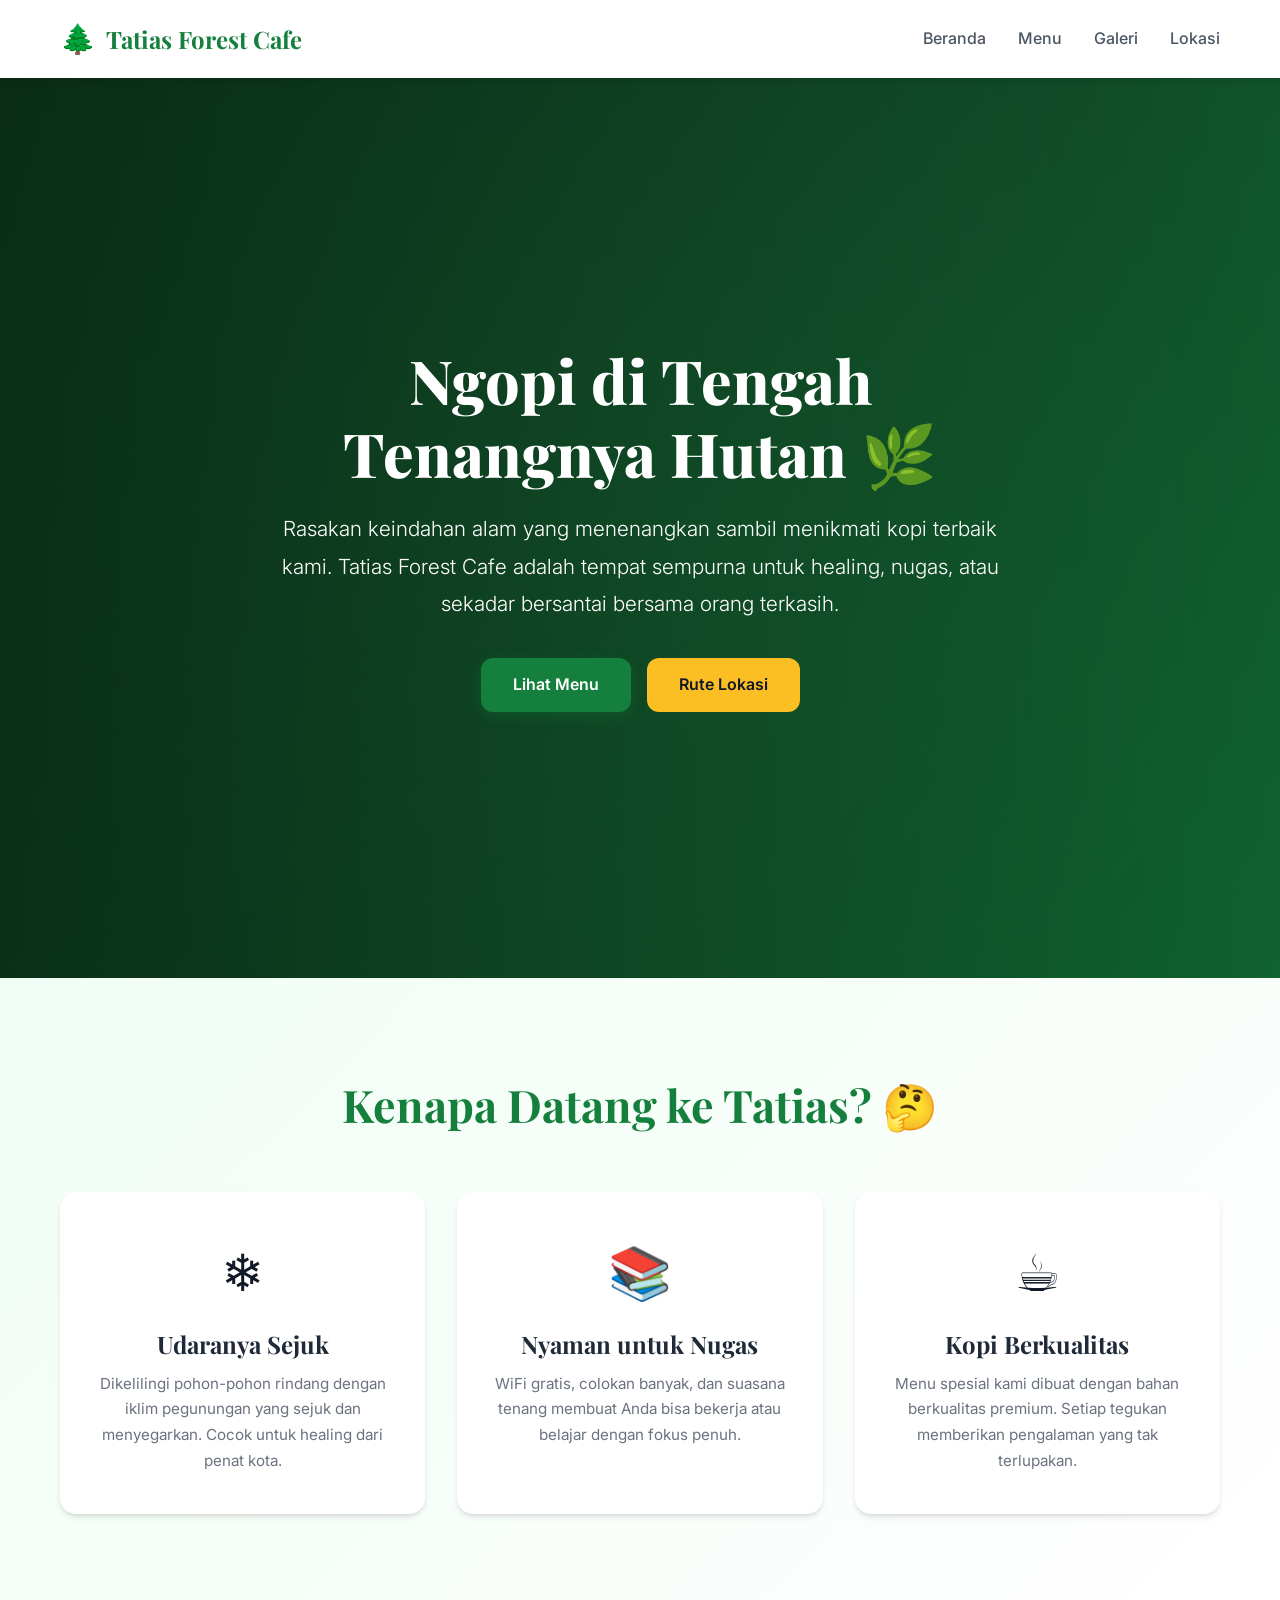
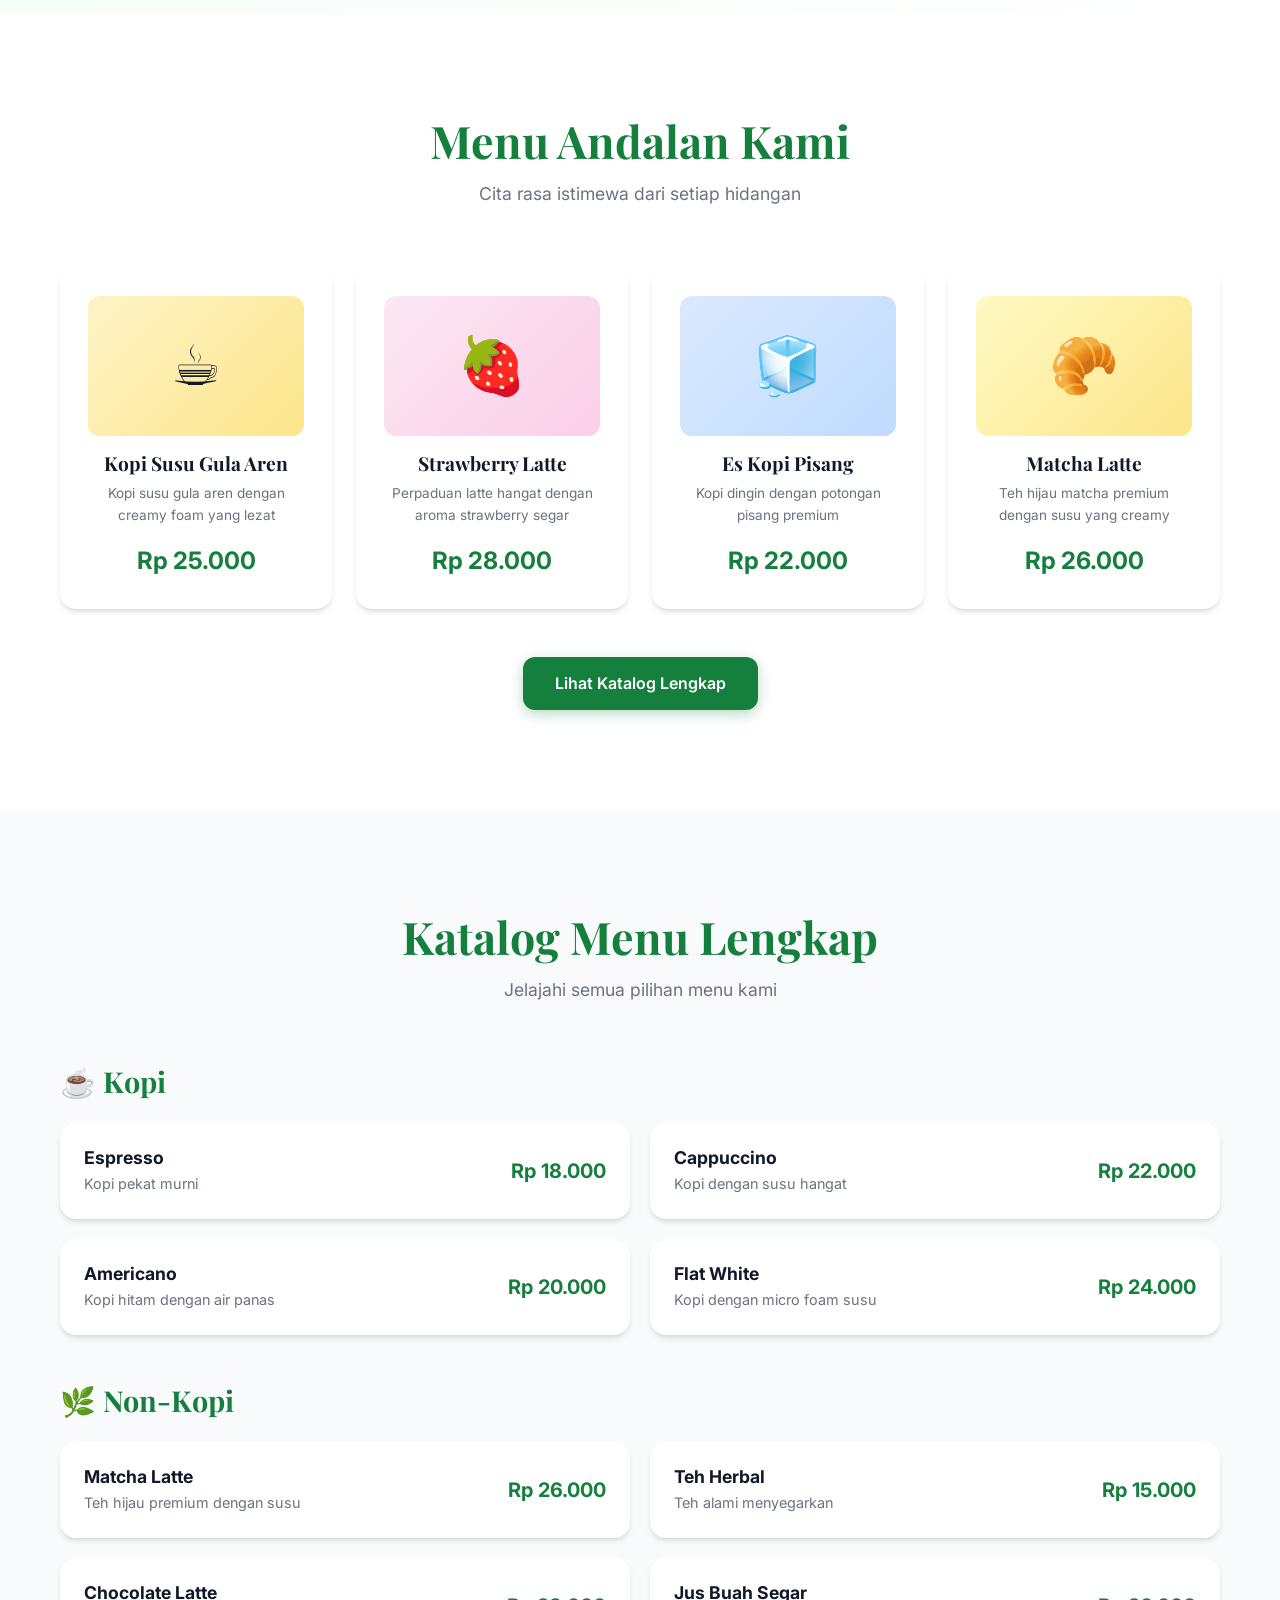
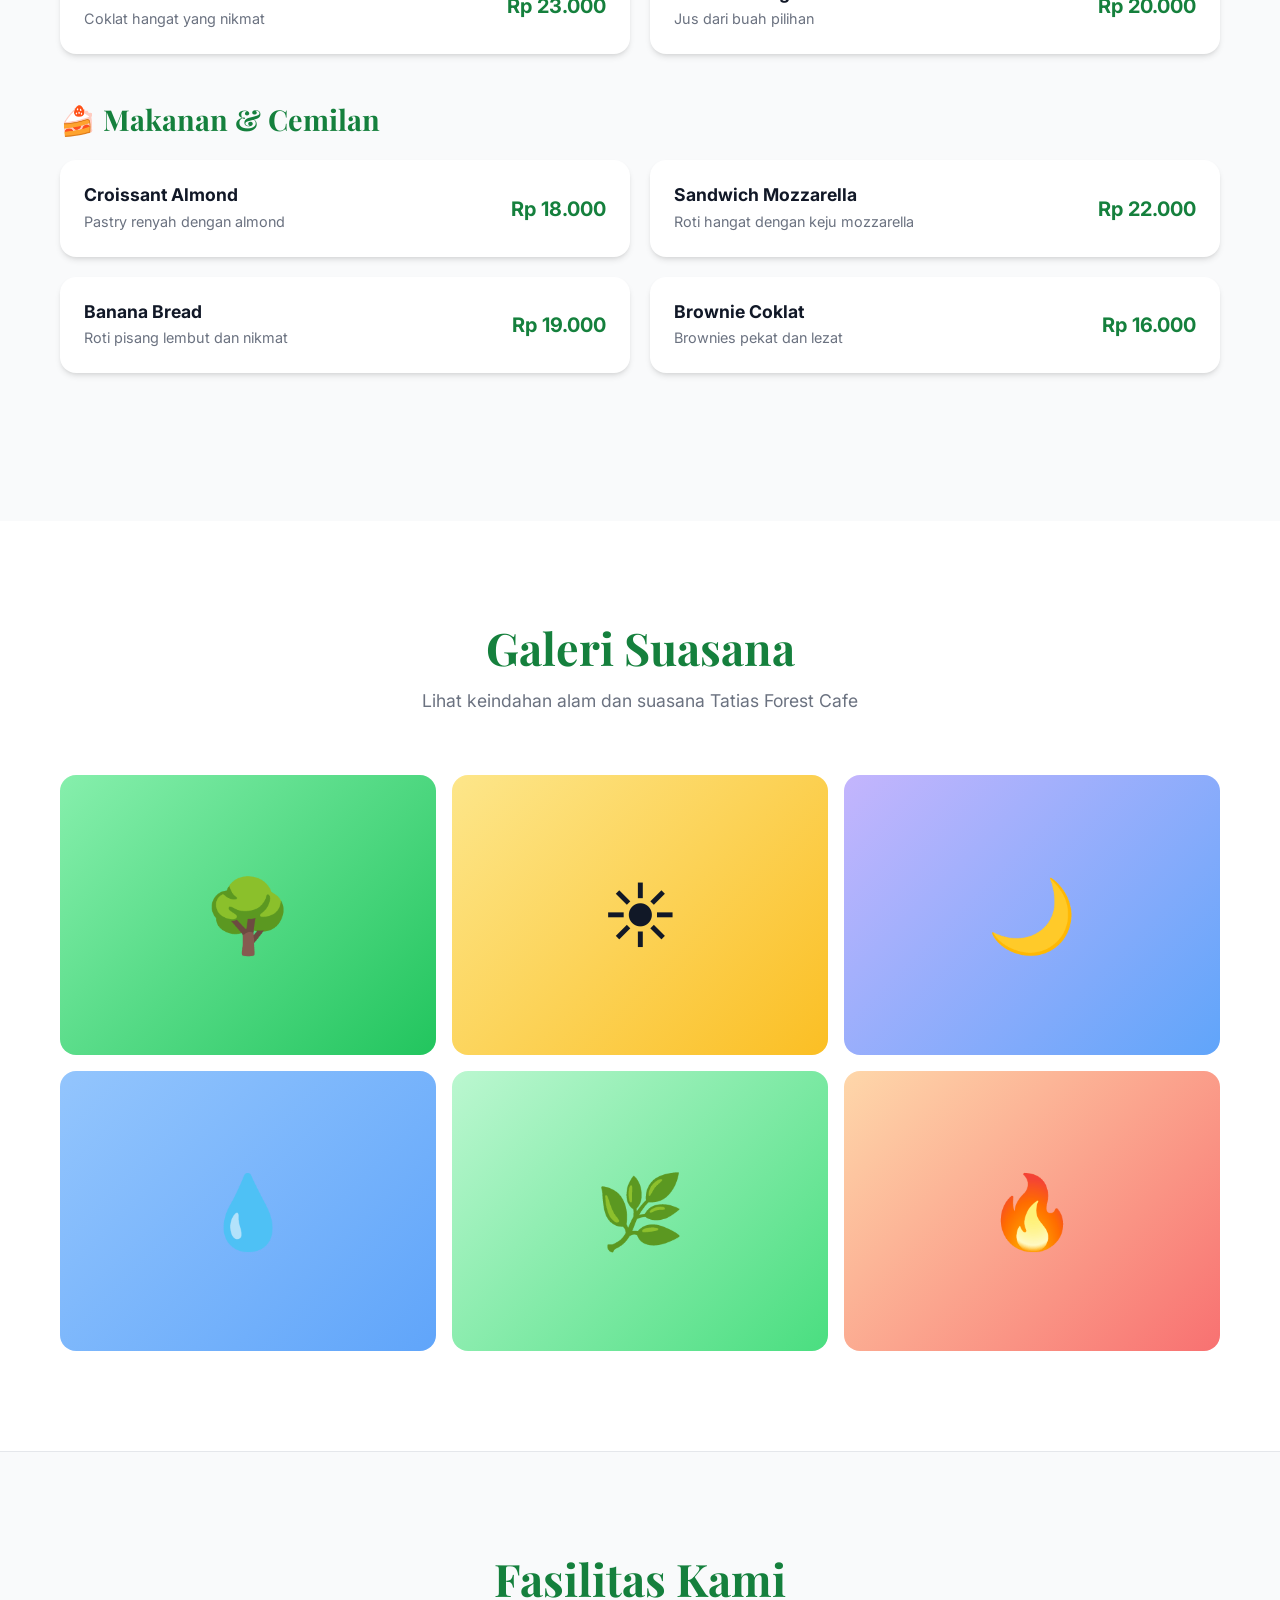
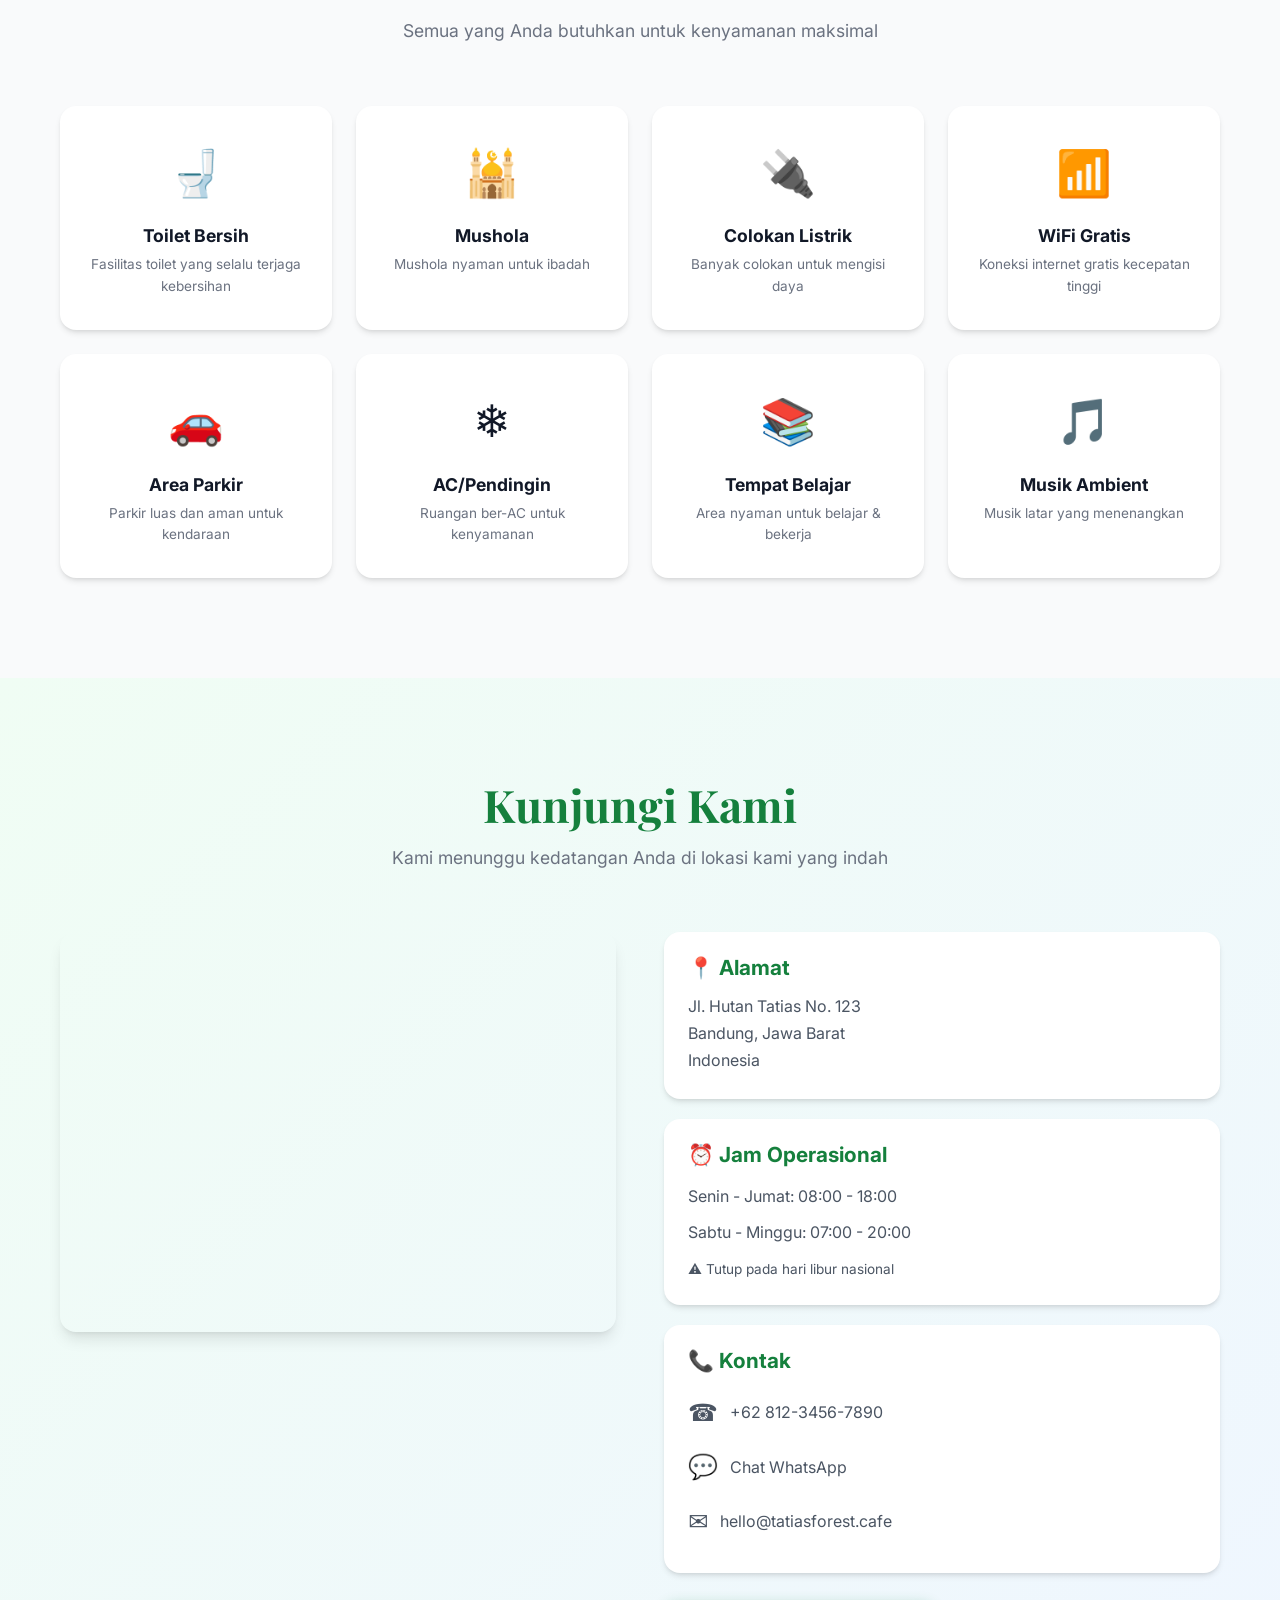
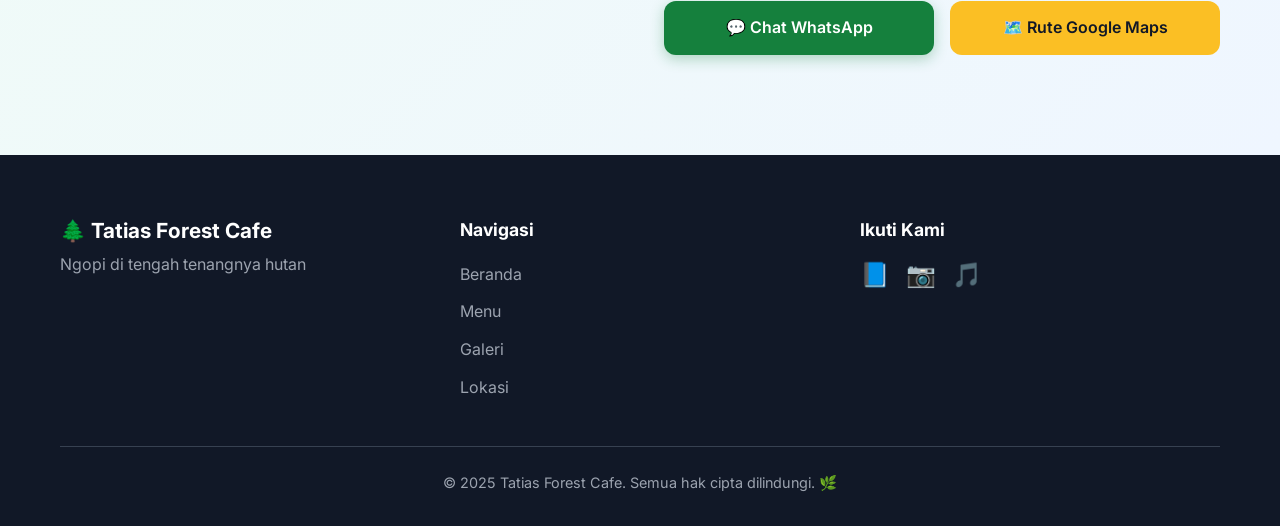
==== index.html @ 35fe5cdb "menambahkan file html css dan js untuk cafe" ====
<!DOCTYPE html>
<html lang="id">
<head>
    <meta charset="UTF-8">
    <meta name="viewport" content="width=device-width, initial-scale=1.0">
    <title>Tatias Forest Cafe - Ngopi di Tengah Tenangnya Hutan</title>
    <meta name="description" content="Tatias Forest Cafe: Rasakan keindahan alam yang menenangkan sambil menikmati kopi terbaik. Tempat sempurna untuk healing, nugas, atau bersantai.">
    <link rel="stylesheet" href="css/style.css">
</head>
<body>

    <!-- Navigation -->
    <nav class="navbar">
        <div class="container">
            <a href="#beranda" class="nav-brand">
                <span class="logo-icon">🌲</span>
                <h1>Tatias Forest Cafe</h1>
            </a>

            <ul class="nav-links">
                <li><a href="#beranda">Beranda</a></li>
                <li><a href="#menu">Menu</a></li>
                <li><a href="#galeri">Galeri</a></li>
                <li><a href="#lokasi">Lokasi</a></li>
            </ul>

            <button class="mobile-toggle" id="mobile-toggle">☰</button>
        </div>
        <div class="container">
            <div class="mobile-menu" id="mobile-menu">
                <a href="#beranda">Beranda</a>
                <a href="#menu">Menu</a>
                <a href="#galeri">Galeri</a>
                <a href="#lokasi">Lokasi</a>
            </div>
        </div>
    </nav>

    <!-- Hero Section -->
    <section class="hero" id="beranda">
        <div class="hero-bg"></div>
        <div class="hero-content">
            <h1 class="animate-float">Ngopi di Tengah Tenangnya Hutan 🌿</h1>
            <p class="hero-subtitle">
                Rasakan keindahan alam yang menenangkan sambil menikmati kopi terbaik kami. Tatias Forest Cafe adalah tempat sempurna untuk healing, nugas, atau sekadar bersantai bersama orang terkasih.
            </p>
            <div class="hero-buttons">
                <a href="#menu" class="btn-primary">Lihat Menu</a>
                <a href="#lokasi" class="btn-secondary">Rute Lokasi</a>
            </div>
        </div>
    </section>

    <!-- Kenapa Datang ke Tatias -->
    <section class="kenapa-section">
        <div class="container">
            <div class="section-header fade-in">
                <h2>Kenapa Datang ke Tatias? 🤔</h2>
            </div>
            <div class="kenapa-grid">
                <div class="kenapa-card fade-in">
                    <span class="icon">❄️</span>
                    <h3>Udaranya Sejuk</h3>
                    <p>Dikelilingi pohon-pohon rindang dengan iklim pegunungan yang sejuk dan menyegarkan. Cocok untuk healing dari penat kota.</p>
                </div>
                <div class="kenapa-card fade-in">
                    <span class="icon">📚</span>
                    <h3>Nyaman untuk Nugas</h3>
                    <p>WiFi gratis, colokan banyak, dan suasana tenang membuat Anda bisa bekerja atau belajar dengan fokus penuh.</p>
                </div>
                <div class="kenapa-card fade-in">
                    <span class="icon">☕</span>
                    <h3>Kopi Berkualitas</h3>
                    <p>Menu spesial kami dibuat dengan bahan berkualitas premium. Setiap tegukan memberikan pengalaman yang tak terlupakan.</p>
                </div>
            </div>
        </div>
    </section>

    <!-- Menu Andalan -->
    <section class="menu-section" id="menu">
        <div class="container">
            <div class="section-header fade-in">
                <h2>Menu Andalan Kami</h2>
                <p>Cita rasa istimewa dari setiap hidangan</p>
            </div>
            <div class="menu-grid">
                <div class="menu-card fade-in">
                    <div class="menu-icon-box" style="background: linear-gradient(135deg, #fef3c7, #fde68a);">☕</div>
                    <h3>Kopi Susu Gula Aren</h3>
                    <p class="menu-desc">Kopi susu gula aren dengan creamy foam yang lezat</p>
                    <p class="menu-price">Rp 25.000</p>
                </div>
                <div class="menu-card fade-in">
                    <div class="menu-icon-box" style="background: linear-gradient(135deg, #fce7f3, #fbcfe8);">🍓</div>
                    <h3>Strawberry Latte</h3>
                    <p class="menu-desc">Perpaduan latte hangat dengan aroma strawberry segar</p>
                    <p class="menu-price">Rp 28.000</p>
                </div>
                <div class="menu-card fade-in">
                    <div class="menu-icon-box" style="background: linear-gradient(135deg, #dbeafe, #bfdbfe);">🧊</div>
                    <h3>Es Kopi Pisang</h3>
                    <p class="menu-desc">Kopi dingin dengan potongan pisang premium</p>
                    <p class="menu-price">Rp 22.000</p>
                </div>
                <div class="menu-card fade-in">
                    <div class="menu-icon-box" style="background: linear-gradient(135deg, #fef9c3, #fde68a);">🥐</div>
                    <h3>Matcha Latte</h3>
                    <p class="menu-desc">Teh hijau matcha premium dengan susu yang creamy</p>
                    <p class="menu-price">Rp 26.000</p>
                </div>
            </div>
            <div class="menu-cta fade-in">
                <a href="menu.html" class="btn-primary">Lihat Katalog Lengkap</a>
            </div>
        </div>
    </section>

    <!-- Katalog Menu Lengkap -->
    <section class="katalog-section" id="katalog">
        <div class="container">
            <div class="section-header fade-in">
                <h2>Katalog Menu Lengkap</h2>
                <p>Jelajahi semua pilihan menu kami</p>
            </div>

            <!-- Kopi -->
            <div class="katalog-group fade-in">
                <h3>☕ Kopi</h3>
                <div class="katalog-grid">
                    <div class="katalog-item">
                        <div><h4>Espresso</h4><p class="item-desc">Kopi pekat murni</p></div>
                        <span class="item-price">Rp 18.000</span>
                    </div>
                    <div class="katalog-item">
                        <div><h4>Cappuccino</h4><p class="item-desc">Kopi dengan susu hangat</p></div>
                        <span class="item-price">Rp 22.000</span>
                    </div>
                    <div class="katalog-item">
                        <div><h4>Americano</h4><p class="item-desc">Kopi hitam dengan air panas</p></div>
                        <span class="item-price">Rp 20.000</span>
                    </div>
                    <div class="katalog-item">
                        <div><h4>Flat White</h4><p class="item-desc">Kopi dengan micro foam susu</p></div>
                        <span class="item-price">Rp 24.000</span>
                    </div>
                </div>
            </div>

            <!-- Non-Kopi -->
            <div class="katalog-group fade-in">
                <h3>🌿 Non-Kopi</h3>
                <div class="katalog-grid">
                    <div class="katalog-item">
                        <div><h4>Matcha Latte</h4><p class="item-desc">Teh hijau premium dengan susu</p></div>
                        <span class="item-price">Rp 26.000</span>
                    </div>
                    <div class="katalog-item">
                        <div><h4>Teh Herbal</h4><p class="item-desc">Teh alami menyegarkan</p></div>
                        <span class="item-price">Rp 15.000</span>
                    </div>
                    <div class="katalog-item">
                        <div><h4>Chocolate Latte</h4><p class="item-desc">Coklat hangat yang nikmat</p></div>
                        <span class="item-price">Rp 23.000</span>
                    </div>
                    <div class="katalog-item">
                        <div><h4>Jus Buah Segar</h4><p class="item-desc">Jus dari buah pilihan</p></div>
                        <span class="item-price">Rp 20.000</span>
                    </div>
                </div>
            </div>

            <!-- Makanan -->
            <div class="katalog-group fade-in">
                <h3>🍰 Makanan & Cemilan</h3>
                <div class="katalog-grid">
                    <div class="katalog-item">
                        <div><h4>Croissant Almond</h4><p class="item-desc">Pastry renyah dengan almond</p></div>
                        <span class="item-price">Rp 18.000</span>
                    </div>
                    <div class="katalog-item">
                        <div><h4>Sandwich Mozzarella</h4><p class="item-desc">Roti hangat dengan keju mozzarella</p></div>
                        <span class="item-price">Rp 22.000</span>
                    </div>
                    <div class="katalog-item">
                        <div><h4>Banana Bread</h4><p class="item-desc">Roti pisang lembut dan nikmat</p></div>
                        <span class="item-price">Rp 19.000</span>
                    </div>
                    <div class="katalog-item">
                        <div><h4>Brownie Coklat</h4><p class="item-desc">Brownies pekat dan lezat</p></div>
                        <span class="item-price">Rp 16.000</span>
                    </div>
                </div>
            </div>
        </div>
    </section>

    <!-- Galeri Suasana -->
    <section class="galeri-section" id="galeri">
        <div class="container">
            <div class="section-header fade-in">
                <h2>Galeri Suasana</h2>
                <p>Lihat keindahan alam dan suasana Tatias Forest Cafe</p>
            </div>
            <div class="gallery-grid fade-in">
                <div class="gallery-item">
                    <div class="gallery-bg" style="background: linear-gradient(135deg, #86efac, #22c55e);">🌳</div>
                    <div class="gallery-overlay"><p>Area Outdoor</p></div>
                </div>
                <div class="gallery-item">
                    <div class="gallery-bg" style="background: linear-gradient(135deg, #fde68a, #fbbf24);">☀️</div>
                    <div class="gallery-overlay"><p>Sunrise View</p></div>
                </div>
                <div class="gallery-item">
                    <div class="gallery-bg" style="background: linear-gradient(135deg, #c4b5fd, #60a5fa);">🌙</div>
                    <div class="gallery-overlay"><p>Suasana Malam</p></div>
                </div>
                <div class="gallery-item">
                    <div class="gallery-bg" style="background: linear-gradient(135deg, #93c5fd, #60a5fa);">💧</div>
                    <div class="gallery-overlay"><p>Dekorasi Air</p></div>
                </div>
                <div class="gallery-item">
                    <div class="gallery-bg" style="background: linear-gradient(135deg, #bbf7d0, #4ade80);">🌿</div>
                    <div class="gallery-overlay"><p>Tanaman Hijau</p></div>
                </div>
                <div class="gallery-item">
                    <div class="gallery-bg" style="background: linear-gradient(135deg, #fed7aa, #f87171);">🔥</div>
                    <div class="gallery-overlay"><p>Perapian Outdoor</p></div>
                </div>
            </div>
        </div>
    </section>

    <!-- Fasilitas -->
    <section class="fasilitas-section">
        <div class="container">
            <div class="section-header fade-in">
                <h2>Fasilitas Kami</h2>
                <p>Semua yang Anda butuhkan untuk kenyamanan maksimal</p>
            </div>
            <div class="fasilitas-grid">
                <div class="fasilitas-card fade-in">
                    <span class="ficon">🚽</span>
                    <h3>Toilet Bersih</h3>
                    <p>Fasilitas toilet yang selalu terjaga kebersihan</p>
                </div>
                <div class="fasilitas-card fade-in">
                    <span class="ficon">🕌</span>
                    <h3>Mushola</h3>
                    <p>Mushola nyaman untuk ibadah</p>
                </div>
                <div class="fasilitas-card fade-in">
                    <span class="ficon">🔌</span>
                    <h3>Colokan Listrik</h3>
                    <p>Banyak colokan untuk mengisi daya</p>
                </div>
                <div class="fasilitas-card fade-in">
                    <span class="ficon">📶</span>
                    <h3>WiFi Gratis</h3>
                    <p>Koneksi internet gratis kecepatan tinggi</p>
                </div>
                <div class="fasilitas-card fade-in">
                    <span class="ficon">🚗</span>
                    <h3>Area Parkir</h3>
                    <p>Parkir luas dan aman untuk kendaraan</p>
                </div>
                <div class="fasilitas-card fade-in">
                    <span class="ficon">❄️</span>
                    <h3>AC/Pendingin</h3>
                    <p>Ruangan ber-AC untuk kenyamanan</p>
                </div>
                <div class="fasilitas-card fade-in">
                    <span class="ficon">📚</span>
                    <h3>Tempat Belajar</h3>
                    <p>Area nyaman untuk belajar & bekerja</p>
                </div>
                <div class="fasilitas-card fade-in">
                    <span class="ficon">🎵</span>
                    <h3>Musik Ambient</h3>
                    <p>Musik latar yang menenangkan</p>
                </div>
            </div>
        </div>
    </section>

    <!-- Lokasi & Kontak -->
    <section class="lokasi-section" id="lokasi">
        <div class="container">
            <div class="section-header fade-in">
                <h2>Kunjungi Kami</h2>
                <p>Kami menunggu kedatangan Anda di lokasi kami yang indah</p>
            </div>
            <div class="lokasi-grid">
                <div class="map-wrapper fade-in">
                    <iframe src="https://www.google.com/maps/embed?pb=!1m18!1m12!1m3!1d3960.5230614833927!2d107.76755!3d-7.257500!2m3!1f0!2f0!3f0!3m2!1i1024!2i768!4f13.1!3m3!1m2!1s0x2e68e6c3e3e3e3e3%3A0x0!2sForest%20Cafe!5e0!3m2!1sen!2sid!4v1234567890" allowfullscreen="" loading="lazy"></iframe>
                </div>
                <div class="lokasi-info fade-in">
                    <div class="info-card">
                        <h3>📍 Alamat</h3>
                        <p>Jl. Hutan Tatias No. 123<br>Bandung, Jawa Barat<br>Indonesia</p>
                    </div>
                    <div class="info-card">
                        <h3>⏰ Jam Operasional</h3>
                        <p class="jam-item">Senin - Jumat: 08:00 - 18:00</p>
                        <p class="jam-item">Sabtu - Minggu: 07:00 - 20:00</p>
                        <p class="jam-warning">⚠️ Tutup pada hari libur nasional</p>
                    </div>
                    <div class="info-card">
                        <h3>📞 Kontak</h3>
                        <a href="tel:+6281234567890" class="contact-link">
                            <span class="link-icon">☎️</span>
                            <span>+62 812-3456-7890</span>
                        </a>
                        <a href="https://wa.me/6281234567890" target="_blank" class="contact-link">
                            <span class="link-icon">💬</span>
                            <span>Chat WhatsApp</span>
                        </a>
                        <a href="mailto:hello@tatiasforest.cafe" class="contact-link">
                            <span class="link-icon">✉️</span>
                            <span>hello@tatiasforest.cafe</span>
                        </a>
                    </div>
                    <div class="lokasi-cta">
                        <a href="https://wa.me/6281234567890?text=Halo%20Tatias%20Forest%20Cafe%2C%20saya%20ingin%20menanyakan%20ketersediaan%20tempat" target="_blank" class="btn-primary">💬 Chat WhatsApp</a>
                        <a href="https://www.google.com/maps/search/Jl.+Hutan+Tatias+No.+123+Bandung" target="_blank" class="btn-secondary">🗺️ Rute Google Maps</a>
                    </div>
                </div>
            </div>
        </div>
    </section>

    <!-- Footer -->
    <footer class="footer">
        <div class="container">
            <div class="footer-grid">
                <div class="footer-brand">
                    <h3>🌲 Tatias Forest Cafe</h3>
                    <p>Ngopi di tengah tenangnya hutan</p>
                </div>
                <div>
                    <h4>Navigasi</h4>
                    <div class="footer-nav">
                        <a href="#beranda">Beranda</a>
                        <a href="#menu">Menu</a>
                        <a href="#galeri">Galeri</a>
                        <a href="#lokasi">Lokasi</a>
                    </div>
                </div>
                <div>
                    <h4>Ikuti Kami</h4>
                    <div class="footer-social">
                        <a href="#">📘</a>
                        <a href="#">📷</a>
                        <a href="#">🎵</a>
                    </div>
                </div>
            </div>
            <div class="footer-bottom">
                <p>&copy; 2025 Tatias Forest Cafe. Semua hak cipta dilindungi. 🌿</p>
            </div>
        </div>
    </footer>

    <script src="js/script.js"></script>
</body>
</html>
---- css/style.css ----
/* ===== GOOGLE FONTS ===== */
@import url('https://fonts.googleapis.com/css2?family=Playfair+Display:wght@400;600;700;800&family=Inter:wght@300;400;500;600;700&display=swap');

/* ===== CSS VARIABLES ===== */
:root {
    --green-50: #f0fdf4;
    --green-100: #dcfce7;
    --green-200: #bbf7d0;
    --green-300: #86efac;
    --green-400: #4ade80;
    --green-500: #22c55e;
    --green-600: #16a34a;
    --green-700: #15803d;
    --green-800: #166534;
    --green-900: #14532d;

    --amber-50: #fffbeb;
    --amber-100: #fef3c7;
    --amber-200: #fde68a;
    --amber-300: #fcd34d;
    --amber-400: #fbbf24;
    --amber-500: #f59e0b;

    --gray-50: #f9fafb;
    --gray-100: #f3f4f6;
    --gray-200: #e5e7eb;
    --gray-300: #d1d5db;
    --gray-400: #9ca3af;
    --gray-500: #6b7280;
    --gray-600: #4b5563;
    --gray-700: #374151;
    --gray-800: #1f2937;
    --gray-900: #111827;

    --shadow-sm: 0 1px 2px rgba(0,0,0,0.05);
    --shadow-md: 0 4px 6px -1px rgba(0,0,0,0.1), 0 2px 4px -2px rgba(0,0,0,0.1);
    --shadow-lg: 0 10px 15px -3px rgba(0,0,0,0.1), 0 4px 6px -4px rgba(0,0,0,0.1);
    --shadow-xl: 0 20px 25px -5px rgba(0,0,0,0.1), 0 8px 10px -6px rgba(0,0,0,0.1);

    --radius-md: 8px;
    --radius-lg: 12px;
    --radius-xl: 16px;
    --radius-full: 9999px;

    --transition: all 0.3s ease;
}

/* ===== RESET & BASE ===== */
*, *::before, *::after {
    margin: 0;
    padding: 0;
    box-sizing: border-box;
}

html {
    scroll-behavior: smooth;
}

body {
    font-family: 'Inter', system-ui, -apple-system, sans-serif;
    color: var(--gray-900);
    background: #ffffff;
    line-height: 1.6;
    overflow-x: hidden;
}

h1, h2, h3, h4, h5, h6 {
    font-family: 'Playfair Display', serif;
    line-height: 1.2;
}

a {
    text-decoration: none;
    color: inherit;
}

ul {
    list-style: none;
}

img {
    max-width: 100%;
    display: block;
}

/* ===== UTILITY ===== */
.container {
    max-width: 1200px;
    margin: 0 auto;
    padding: 0 20px;
}

.section-header {
    text-align: center;
    margin-bottom: 60px;
}

.section-header h2 {
    font-size: 2.8rem;
    color: var(--green-700);
    margin-bottom: 12px;
}

.section-header p {
    font-size: 1.1rem;
    color: var(--gray-500);
    max-width: 600px;
    margin: 0 auto;
}

/* ===== NAVBAR ===== */
.navbar {
    position: sticky;
    top: 0;
    z-index: 100;
    background: rgba(255, 255, 255, 0.92);
    backdrop-filter: blur(16px);
    -webkit-backdrop-filter: blur(16px);
    box-shadow: var(--shadow-md);
    padding: 16px 0;
}

.navbar .container {
    display: flex;
    justify-content: space-between;
    align-items: center;
}

.nav-brand {
    display: flex;
    align-items: center;
    gap: 10px;
}

.nav-brand .logo-icon {
    font-size: 1.8rem;
}

.nav-brand h1 {
    font-size: 1.5rem;
    font-weight: 700;
    color: var(--green-700);
    font-family: 'Playfair Display', serif;
}

.nav-links {
    display: flex;
    gap: 32px;
    align-items: center;
}

.nav-links a {
    font-weight: 500;
    color: var(--gray-600);
    transition: var(--transition);
    position: relative;
    padding: 4px 0;
}

.nav-links a::after {
    content: '';
    position: absolute;
    bottom: -2px;
    left: 0;
    width: 0;
    height: 2px;
    background: var(--green-600);
    transition: width 0.3s ease;
    border-radius: 2px;
}

.nav-links a:hover {
    color: var(--green-700);
}

.nav-links a:hover::after {
    width: 100%;
}

/* Mobile Menu Toggle */
.mobile-toggle {
    display: none;
    background: none;
    border: none;
    font-size: 1.8rem;
    cursor: pointer;
    color: var(--gray-700);
    padding: 4px;
}

.mobile-menu {
    display: none;
    padding: 16px 0 8px;
    border-top: 1px solid var(--gray-200);
    margin-top: 16px;
}

.mobile-menu.active {
    display: block;
}

.mobile-menu a {
    display: block;
    padding: 12px 0;
    font-weight: 500;
    color: var(--gray-600);
    transition: var(--transition);
}

.mobile-menu a:hover {
    color: var(--green-700);
}

/* ===== BUTTONS ===== */
.btn-primary {
    display: inline-block;
    padding: 14px 32px;
    background: var(--green-700);
    color: #fff;
    border-radius: var(--radius-lg);
    font-weight: 600;
    font-size: 1rem;
    transition: var(--transition);
    box-shadow: 0 4px 14px rgba(21, 128, 61, 0.3);
    border: none;
    cursor: pointer;
}

.btn-primary:hover {
    background: var(--green-800);
    transform: translateY(-2px);
    box-shadow: 0 6px 20px rgba(21, 128, 61, 0.4);
}

.btn-secondary {
    display: inline-block;
    padding: 14px 32px;
    background: var(--amber-400);
    color: var(--gray-900);
    border-radius: var(--radius-lg);
    font-weight: 600;
    font-size: 1rem;
    transition: var(--transition);
    border: none;
    cursor: pointer;
}

.btn-secondary:hover {
    background: var(--amber-500);
    transform: translateY(-2px);
}

.btn-back {
    display: inline-block;
    padding: 10px 20px;
    background: var(--green-700);
    color: #fff;
    border-radius: var(--radius-md);
    font-weight: 500;
    transition: var(--transition);
}

.btn-back:hover {
    background: var(--green-800);
}

/* ===== HERO SECTION ===== */
.hero {
    position: relative;
    min-height: 100vh;
    display: flex;
    align-items: center;
    justify-content: center;
    overflow: hidden;
    background: linear-gradient(135deg, #14532d 0%, #166534 40%, #15803d 100%);
}

.hero-bg {
    position: absolute;
    inset: 0;
    background: linear-gradient(to right, rgba(0,0,0,0.55), rgba(0,0,0,0.25));
    z-index: 1;
}

/* Animated forest particles */
.hero::before {
    content: '';
    position: absolute;
    top: -50%;
    left: -50%;
    width: 200%;
    height: 200%;
    background: radial-gradient(circle at 20% 30%, rgba(34,197,94,0.15) 0%, transparent 50%),
                radial-gradient(circle at 80% 70%, rgba(22,163,74,0.1) 0%, transparent 50%),
                radial-gradient(circle at 50% 50%, rgba(74,222,128,0.08) 0%, transparent 40%);
    animation: heroFloat 20s ease-in-out infinite;
    z-index: 0;
}

@keyframes heroFloat {
    0%, 100% { transform: translate(0, 0) rotate(0deg); }
    33% { transform: translate(30px, -20px) rotate(1deg); }
    66% { transform: translate(-20px, 15px) rotate(-1deg); }
}

.hero-content {
    position: relative;
    z-index: 2;
    text-align: center;
    color: #fff;
    max-width: 800px;
    padding: 0 24px;
}

.hero-content h1 {
    font-size: 3.8rem;
    font-weight: 800;
    margin-bottom: 20px;
    animation: fadeInUp 1s ease forwards;
    opacity: 0;
}

.hero-content .hero-subtitle {
    font-size: 1.3rem;
    font-weight: 300;
    line-height: 1.8;
    margin-bottom: 36px;
    opacity: 0;
    animation: fadeInUp 1s ease 0.3s forwards;
}

.hero-buttons {
    display: flex;
    gap: 16px;
    justify-content: center;
    flex-wrap: wrap;
    opacity: 0;
    animation: fadeInUp 1s ease 0.6s forwards;
}

@keyframes fadeInUp {
    from { opacity: 0; transform: translateY(30px); }
    to { opacity: 1; transform: translateY(0); }
}

@keyframes float {
    0%, 100% { transform: translateY(0); }
    50% { transform: translateY(-10px); }
}

.animate-float {
    animation: float 3s ease-in-out infinite;
}

/* ===== KENAPA SECTION ===== */
.kenapa-section {
    padding: 100px 0;
    background: linear-gradient(135deg, var(--green-50) 0%, #fff 100%);
}

.kenapa-grid {
    display: grid;
    grid-template-columns: repeat(3, 1fr);
    gap: 32px;
}

.kenapa-card {
    background: #fff;
    border-radius: var(--radius-xl);
    padding: 40px 32px;
    box-shadow: var(--shadow-md);
    text-align: center;
    transition: var(--transition);
}

.kenapa-card:hover {
    transform: translateY(-8px);
    box-shadow: var(--shadow-xl);
}

.kenapa-card .icon {
    font-size: 3.2rem;
    margin-bottom: 16px;
    display: block;
}

.kenapa-card h3 {
    font-size: 1.5rem;
    font-weight: 700;
    margin-bottom: 12px;
    color: var(--gray-800);
}

.kenapa-card p {
    color: var(--gray-500);
    font-size: 0.95rem;
    line-height: 1.7;
}

/* ===== MENU SECTION ===== */
.menu-section {
    padding: 100px 0;
    background: #fff;
}

.menu-grid {
    display: grid;
    grid-template-columns: repeat(4, 1fr);
    gap: 24px;
}

.menu-card {
    background: #fff;
    border-radius: var(--radius-xl);
    padding: 28px;
    box-shadow: var(--shadow-md);
    text-align: center;
    transition: var(--transition);
    cursor: pointer;
    overflow: hidden;
}

.menu-card:hover {
    transform: translateY(-8px);
    box-shadow: var(--shadow-xl);
}

.menu-card .menu-icon-box {
    width: 100%;
    height: 140px;
    border-radius: var(--radius-lg);
    display: flex;
    align-items: center;
    justify-content: center;
    font-size: 3.5rem;
    margin-bottom: 16px;
}

.menu-card h3 {
    font-size: 1.2rem;
    font-weight: 700;
    margin-bottom: 8px;
}

.menu-card .menu-desc {
    color: var(--gray-500);
    font-size: 0.85rem;
    margin-bottom: 16px;
}

.menu-card .menu-price {
    font-size: 1.5rem;
    font-weight: 700;
    color: var(--green-700);
    font-family: 'Inter', sans-serif;
}

.menu-cta {
    text-align: center;
    margin-top: 48px;
}

/* ===== KATALOG SECTION ===== */
.katalog-section {
    padding: 100px 0;
    background: var(--gray-50);
}

.katalog-group {
    margin-bottom: 48px;
}

.katalog-group h3 {
    font-size: 1.8rem;
    color: var(--green-700);
    margin-bottom: 24px;
    font-family: 'Playfair Display', serif;
}

.katalog-grid {
    display: grid;
    grid-template-columns: repeat(2, 1fr);
    gap: 20px;
}

.katalog-item {
    background: #fff;
    border-radius: var(--radius-xl);
    padding: 24px;
    box-shadow: var(--shadow-md);
    display: flex;
    justify-content: space-between;
    align-items: center;
    transition: var(--transition);
}

.katalog-item:hover {
    box-shadow: var(--shadow-lg);
    transform: translateX(4px);
}

.katalog-item h4 {
    font-size: 1.1rem;
    font-weight: 700;
    font-family: 'Inter', sans-serif;
    margin-bottom: 4px;
}

.katalog-item .item-desc {
    color: var(--gray-500);
    font-size: 0.9rem;
}

.katalog-item .item-price {
    font-size: 1.25rem;
    font-weight: 700;
    color: var(--green-700);
    white-space: nowrap;
}

/* ===== GALERI SECTION ===== */
.galeri-section {
    padding: 100px 0;
    background: #fff;
}

.gallery-grid {
    display: grid;
    grid-template-columns: repeat(3, 1fr);
    gap: 16px;
}

.gallery-item {
    position: relative;
    height: 280px;
    border-radius: var(--radius-xl);
    overflow: hidden;
    cursor: pointer;
}

.gallery-item .gallery-bg {
    width: 100%;
    height: 100%;
    display: flex;
    align-items: center;
    justify-content: center;
    font-size: 4.5rem;
    transition: transform 0.5s ease;
}

.gallery-item:hover .gallery-bg {
    transform: scale(1.1);
}

.gallery-overlay {
    position: absolute;
    inset: 0;
    background: rgba(0,0,0,0.45);
    display: flex;
    align-items: center;
    justify-content: center;
    opacity: 0;
    transition: opacity 0.3s ease;
}

.gallery-item:hover .gallery-overlay {
    opacity: 1;
}

.gallery-overlay p {
    color: #fff;
    font-size: 1.1rem;
    font-weight: 700;
}

/* ===== FASILITAS SECTION ===== */
.fasilitas-section {
    padding: 100px 0;
    background: var(--gray-50);
    border-top: 1px solid var(--gray-200);
}

.fasilitas-grid {
    display: grid;
    grid-template-columns: repeat(4, 1fr);
    gap: 24px;
}

.fasilitas-card {
    background: #fff;
    border-radius: var(--radius-xl);
    padding: 32px 24px;
    text-align: center;
    box-shadow: var(--shadow-md);
    transition: var(--transition);
}

.fasilitas-card:hover {
    transform: translateY(-6px);
    box-shadow: var(--shadow-xl);
}

.fasilitas-card .ficon {
    font-size: 2.8rem;
    margin-bottom: 16px;
    display: block;
}

.fasilitas-card h3 {
    font-size: 1.1rem;
    font-weight: 700;
    margin-bottom: 8px;
    font-family: 'Inter', sans-serif;
}

.fasilitas-card p {
    font-size: 0.85rem;
    color: var(--gray-500);
}

/* ===== LOKASI SECTION ===== */
.lokasi-section {
    padding: 100px 0;
    background: linear-gradient(135deg, var(--green-50) 0%, #eff6ff 100%);
}

.lokasi-grid {
    display: grid;
    grid-template-columns: 1fr 1fr;
    gap: 48px;
    align-items: start;
}

.map-wrapper {
    border-radius: var(--radius-xl);
    overflow: hidden;
    box-shadow: var(--shadow-lg);
    height: 400px;
}

.map-wrapper iframe {
    width: 100%;
    height: 100%;
    border: 0;
}

.lokasi-info {
    display: flex;
    flex-direction: column;
    gap: 20px;
}

.info-card {
    background: #fff;
    border-radius: var(--radius-xl);
    padding: 24px;
    box-shadow: var(--shadow-md);
}

.info-card h3 {
    font-size: 1.3rem;
    font-weight: 700;
    color: var(--green-700);
    margin-bottom: 12px;
    font-family: 'Inter', sans-serif;
}

.info-card p {
    color: var(--gray-600);
    line-height: 1.7;
}

.info-card .contact-link {
    display: flex;
    align-items: center;
    gap: 12px;
    padding: 8px 0;
    color: var(--gray-600);
    transition: var(--transition);
}

.info-card .contact-link:hover {
    color: var(--green-700);
}

.info-card .contact-link .link-icon {
    font-size: 1.5rem;
}

.lokasi-cta {
    display: flex;
    gap: 16px;
    margin-top: 8px;
}

.lokasi-cta a {
    flex: 1;
    text-align: center;
}

.jam-item {
    padding: 4px 0;
}

.jam-warning {
    font-size: 0.85rem;
    color: #d97706;
    margin-top: 8px;
}

/* ===== FOOTER ===== */
.footer {
    background: var(--gray-900);
    color: #fff;
    padding: 64px 0 32px;
}

.footer-grid {
    display: grid;
    grid-template-columns: repeat(3, 1fr);
    gap: 40px;
    margin-bottom: 40px;
}

.footer-brand h3 {
    font-size: 1.3rem;
    font-weight: 700;
    margin-bottom: 8px;
    font-family: 'Inter', sans-serif;
}

.footer-brand p {
    color: var(--gray-400);
}

.footer h4 {
    font-size: 1.1rem;
    font-weight: 700;
    margin-bottom: 16px;
    font-family: 'Inter', sans-serif;
}

.footer-nav a {
    display: block;
    padding: 6px 0;
    color: var(--gray-400);
    transition: var(--transition);
}

.footer-nav a:hover {
    color: #fff;
}

.footer-social {
    display: flex;
    gap: 16px;
}

.footer-social a {
    font-size: 1.5rem;
    transition: var(--transition);
}

.footer-social a:hover {
    color: var(--green-400);
    transform: scale(1.2);
}

.footer-bottom {
    border-top: 1px solid var(--gray-700);
    padding-top: 24px;
    text-align: center;
    color: var(--gray-400);
    font-size: 0.9rem;
}

/* ===== SUB PAGE HERO ===== */
.sub-hero {
    padding: 60px 0 48px;
    text-align: center;
}

.sub-hero h1 {
    font-size: 2.8rem;
    color: var(--green-700);
    margin-bottom: 12px;
}

.sub-hero p {
    font-size: 1.1rem;
    color: var(--gray-500);
}

.sub-hero-menu {
    background: linear-gradient(135deg, var(--amber-50) 0%, #fff7ed 100%);
}

.sub-hero-gallery {
    background: linear-gradient(135deg, var(--green-50) 0%, #eff6ff 100%);
}

/* ===== MENU PAGE CARDS ===== */
.menu-page-section {
    padding: 80px 0;
}

.menu-category {
    margin-bottom: 64px;
}

.menu-category-header {
    display: flex;
    align-items: center;
    gap: 12px;
    margin-bottom: 28px;
}

.menu-category-header h2 {
    font-size: 2rem;
    color: var(--green-700);
}

.menu-category-header .badge {
    padding: 6px 16px;
    background: var(--green-100);
    color: var(--green-700);
    border-radius: var(--radius-full);
    font-size: 0.8rem;
    font-weight: 700;
}

.menu-page-grid {
    display: grid;
    grid-template-columns: repeat(2, 1fr);
    gap: 20px;
}

.menu-page-card {
    background: #fff;
    border-radius: var(--radius-xl);
    padding: 24px;
    box-shadow: var(--shadow-md);
    transition: var(--transition);
}

.menu-page-card:hover {
    box-shadow: var(--shadow-lg);
    transform: translateY(-3px);
}

.menu-page-card-top {
    display: flex;
    justify-content: space-between;
    align-items: flex-start;
    margin-bottom: 16px;
}

.menu-page-card h3 {
    font-size: 1.3rem;
    font-weight: 700;
    font-family: 'Inter', sans-serif;
    margin-bottom: 4px;
}

.menu-page-card .card-desc {
    font-size: 0.85rem;
    color: var(--gray-500);
}

.menu-page-card .card-emoji {
    font-size: 2rem;
}

.menu-page-card .card-price {
    font-size: 1.4rem;
    font-weight: 700;
    color: var(--green-700);
}

.menu-page-cta {
    text-align: center;
    padding: 48px 0;
}

.menu-page-cta h3 {
    font-size: 1.5rem;
    margin-bottom: 16px;
    font-family: 'Inter', sans-serif;
}

/* ===== GALLERY PAGE ===== */
.gallery-page-section {
    padding: 80px 0;
}

.gallery-category {
    margin-bottom: 64px;
}

.gallery-category h2 {
    font-size: 2rem;
    color: var(--green-700);
    margin-bottom: 28px;
}

.gallery-page-grid {
    display: grid;
    grid-template-columns: repeat(4, 1fr);
    gap: 16px;
}

.gallery-page-item {
    height: 240px;
    border-radius: var(--radius-xl);
    box-shadow: var(--shadow-lg);
    overflow: hidden;
    cursor: pointer;
    transition: transform 0.3s ease;
    display: flex;
    align-items: center;
    justify-content: center;
    font-size: 4rem;
}

.gallery-page-item:hover {
    transform: scale(1.05);
}

/* ===== SCROLL ANIMATIONS ===== */
.fade-in {
    opacity: 0;
    transform: translateY(30px);
    transition: opacity 0.8s ease, transform 0.8s ease;
}

.fade-in.visible {
    opacity: 1;
    transform: translateY(0);
}

/* ===== RESPONSIVE ===== */
@media (max-width: 1024px) {
    .menu-grid { grid-template-columns: repeat(2, 1fr); }
    .fasilitas-grid { grid-template-columns: repeat(2, 1fr); }
    .gallery-page-grid { grid-template-columns: repeat(3, 1fr); }
}

@media (max-width: 768px) {
    .nav-links { display: none; }
    .mobile-toggle { display: block; }

    .hero-content h1 { font-size: 2.4rem; }
    .hero-content .hero-subtitle { font-size: 1rem; }

    .section-header h2 { font-size: 2rem; }

    .kenapa-grid { grid-template-columns: 1fr; }
    .menu-grid { grid-template-columns: 1fr; }
    .katalog-grid { grid-template-columns: 1fr; }
    .gallery-grid { grid-template-columns: repeat(2, 1fr); }
    .fasilitas-grid { grid-template-columns: repeat(2, 1fr); }
    .lokasi-grid { grid-template-columns: 1fr; }
    .footer-grid { grid-template-columns: 1fr; }

    .menu-page-grid { grid-template-columns: 1fr; }
    .gallery-page-grid { grid-template-columns: repeat(2, 1fr); }

    .hero-buttons { flex-direction: column; align-items: center; }
    .lokasi-cta { flex-direction: column; }
    .lokasi-cta a { width: 100%; }

    .sub-hero h1 { font-size: 2rem; }
}

@media (max-width: 480px) {
    .hero-content h1 { font-size: 1.9rem; }
    .gallery-grid { grid-template-columns: 1fr; }
    .fasilitas-grid { grid-template-columns: 1fr; }
    .gallery-page-grid { grid-template-columns: 1fr; }
}
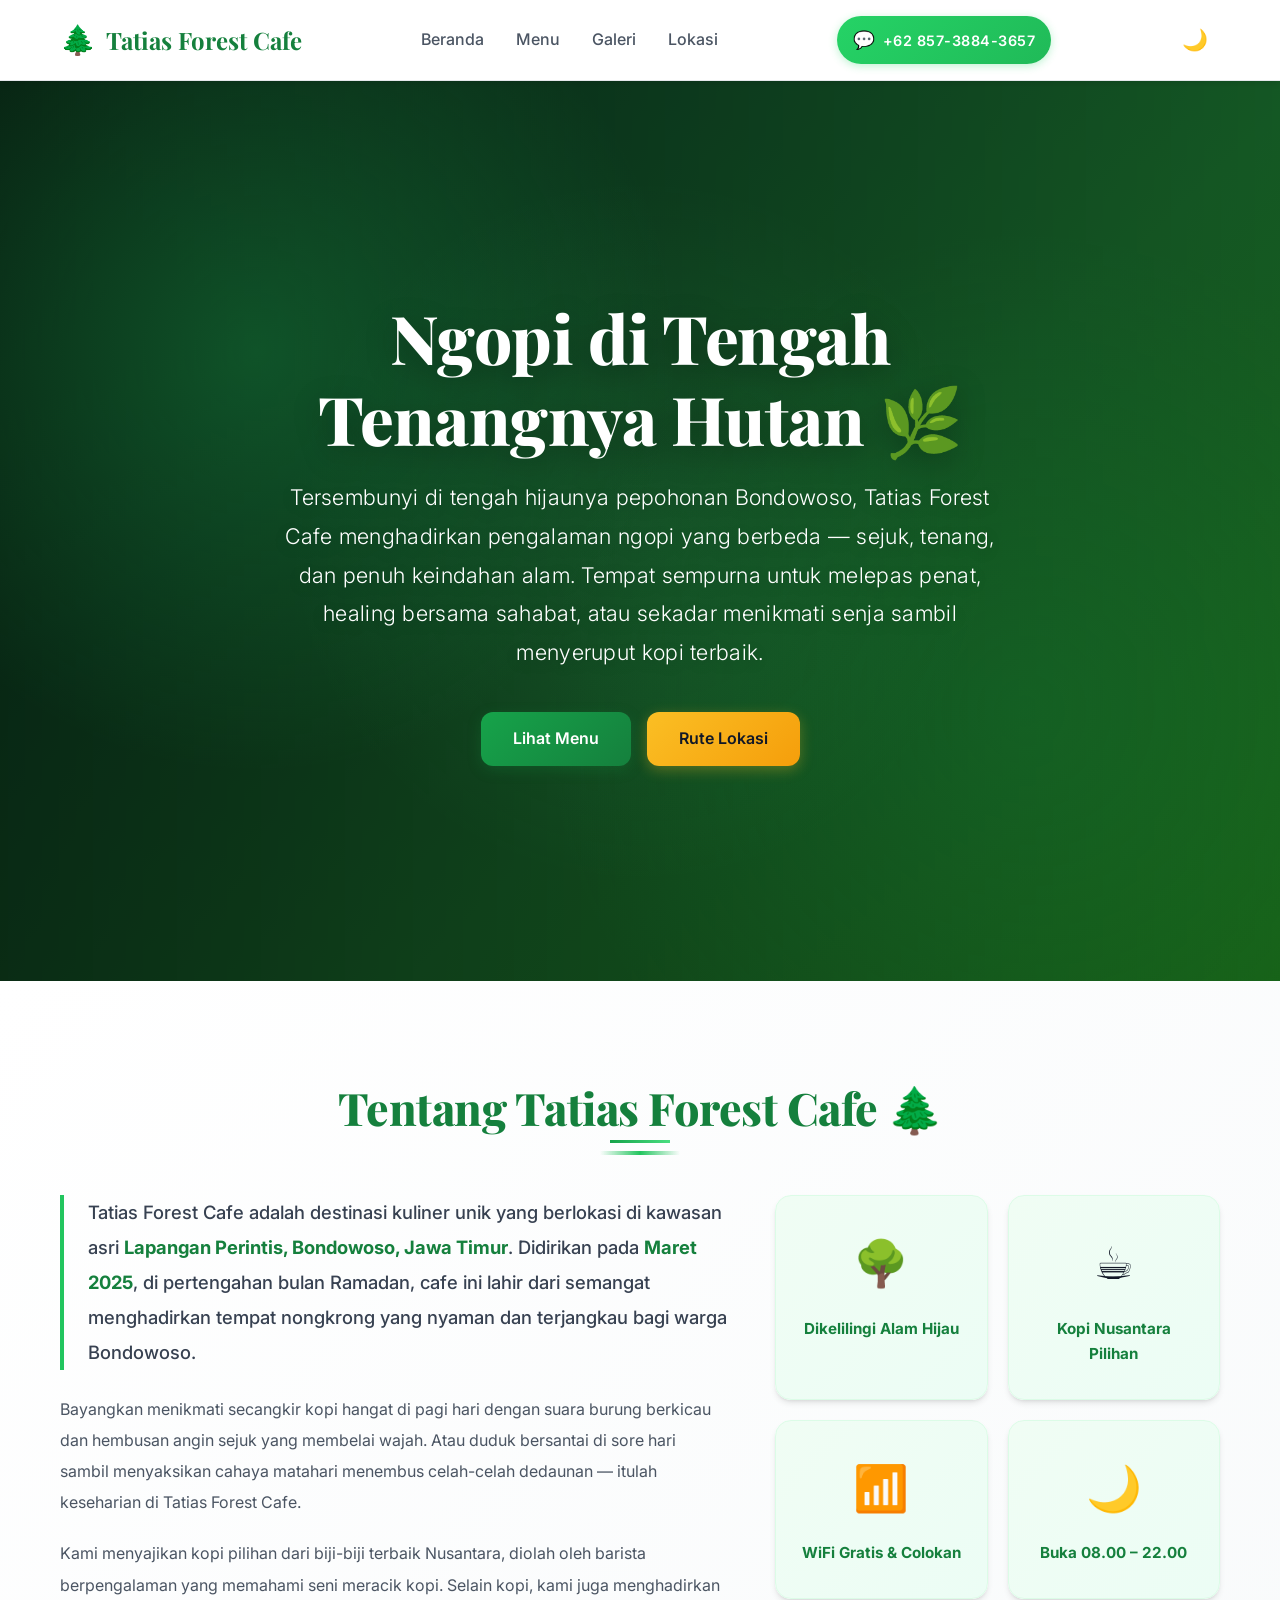
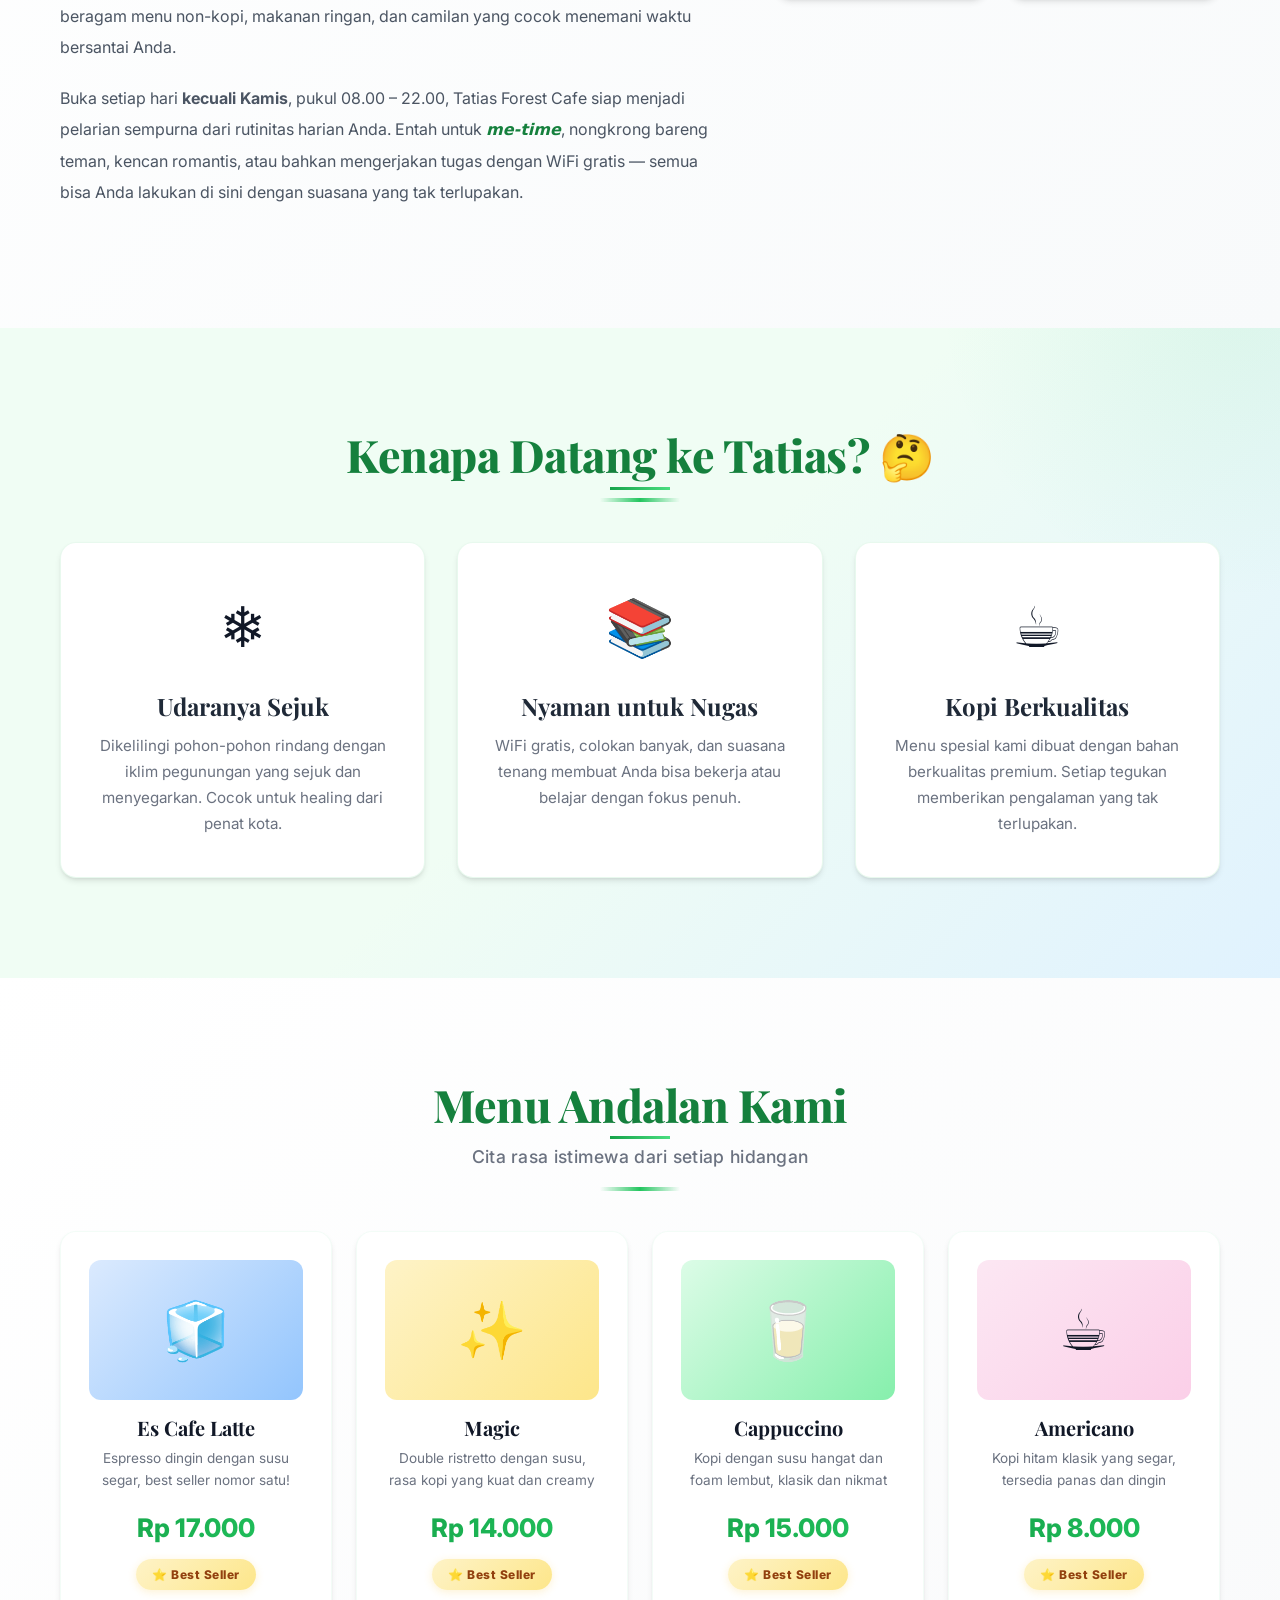
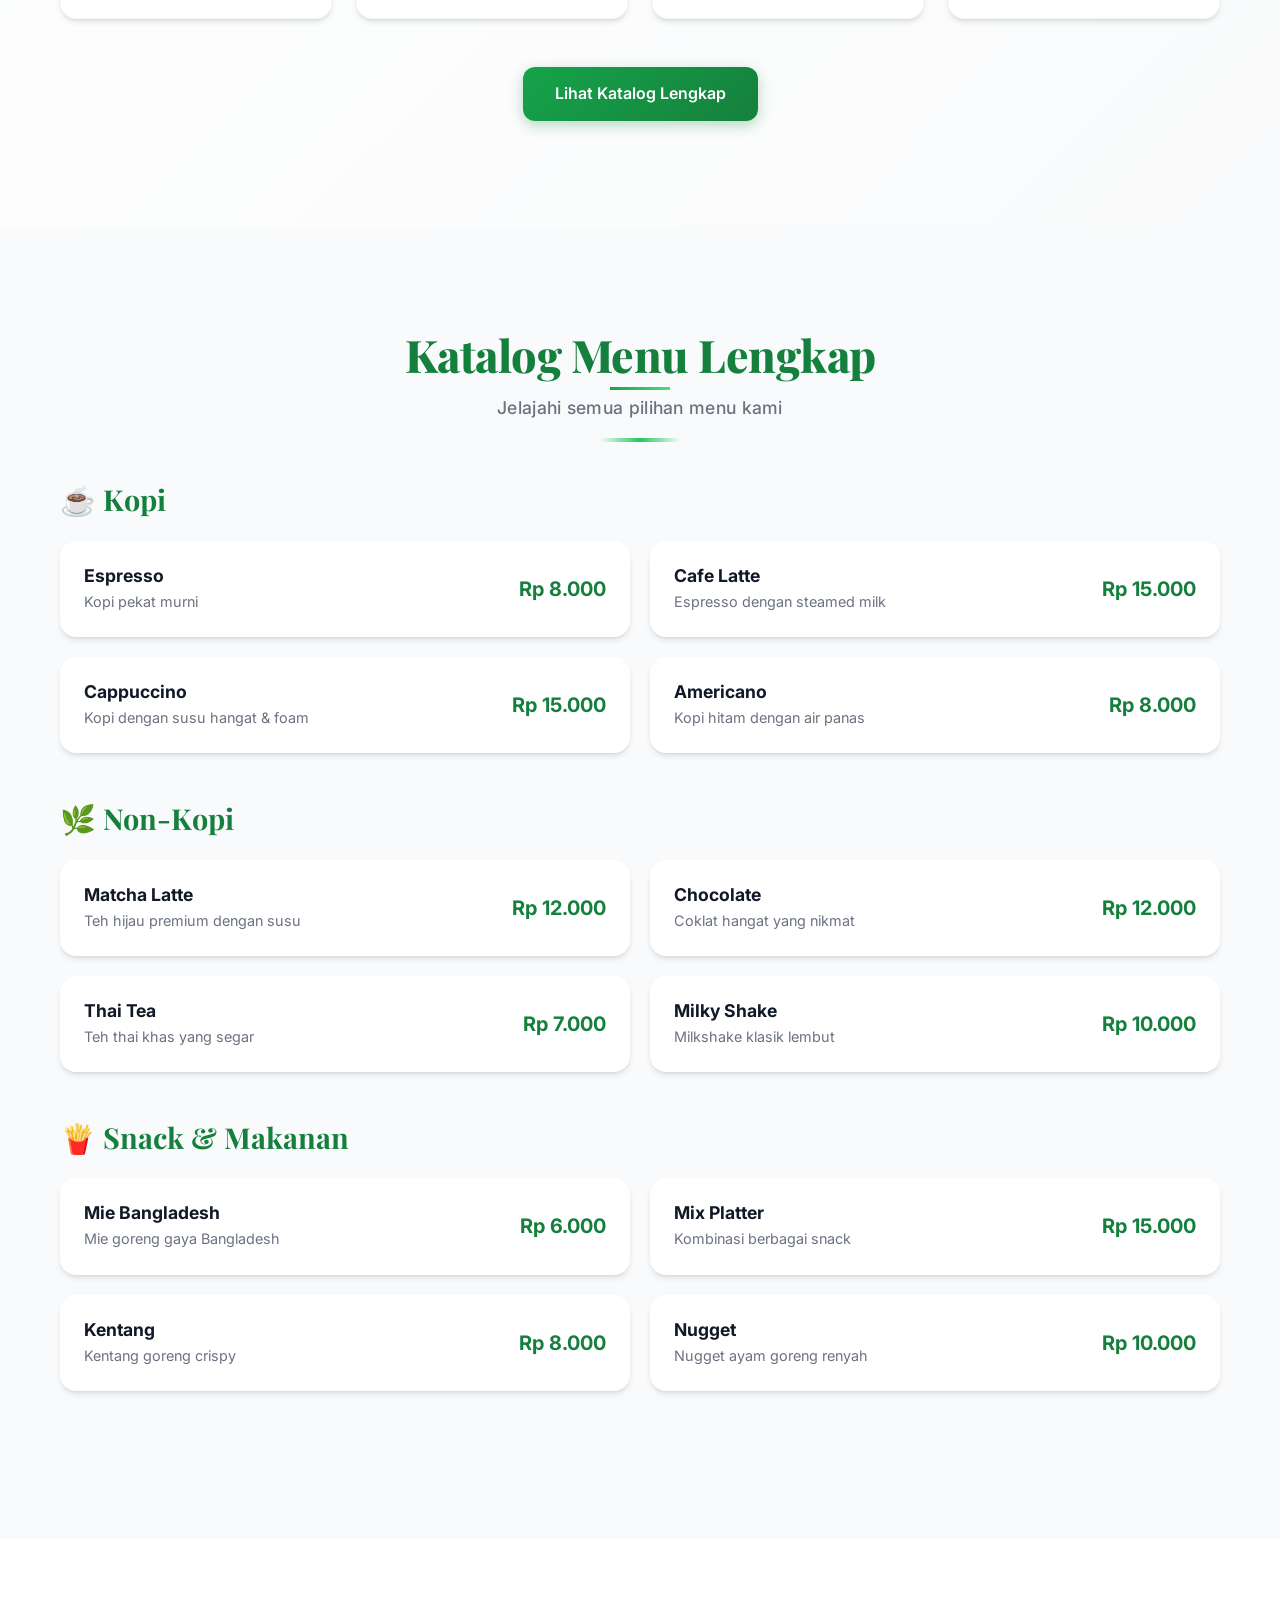
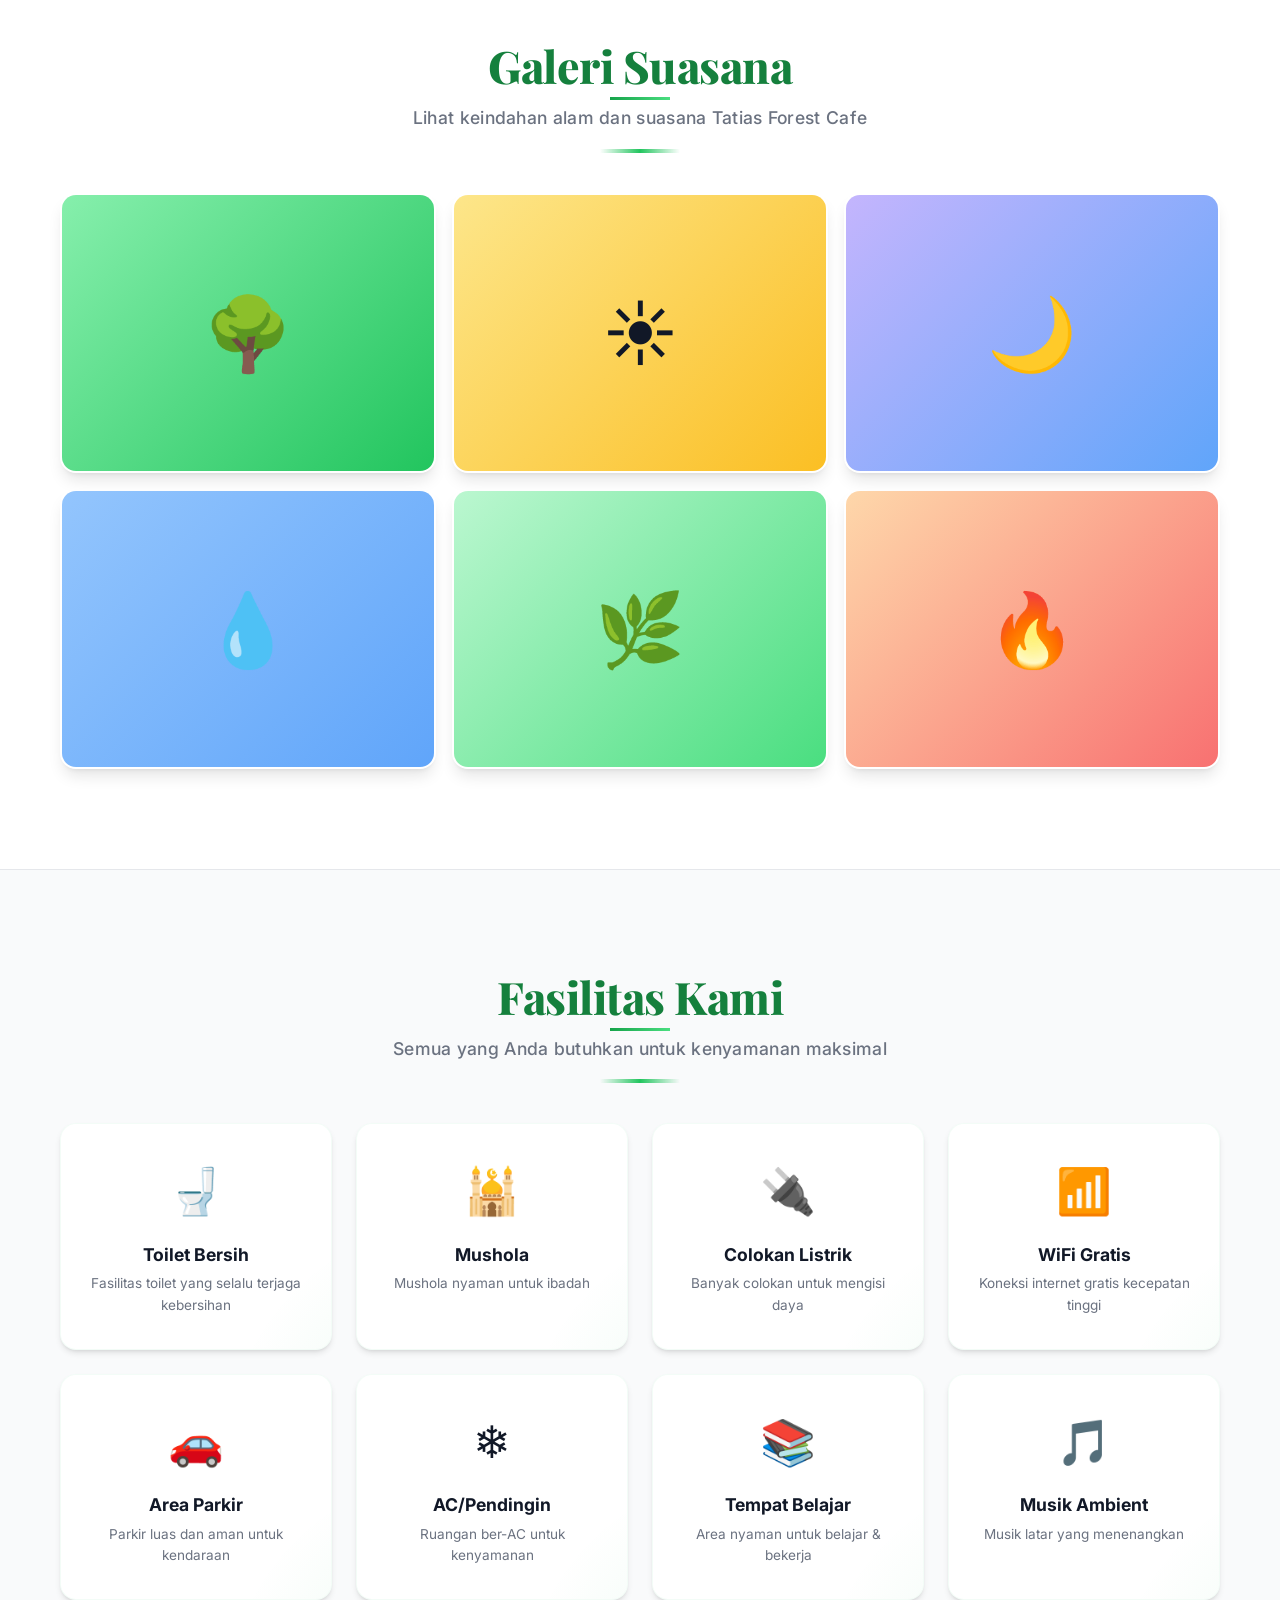
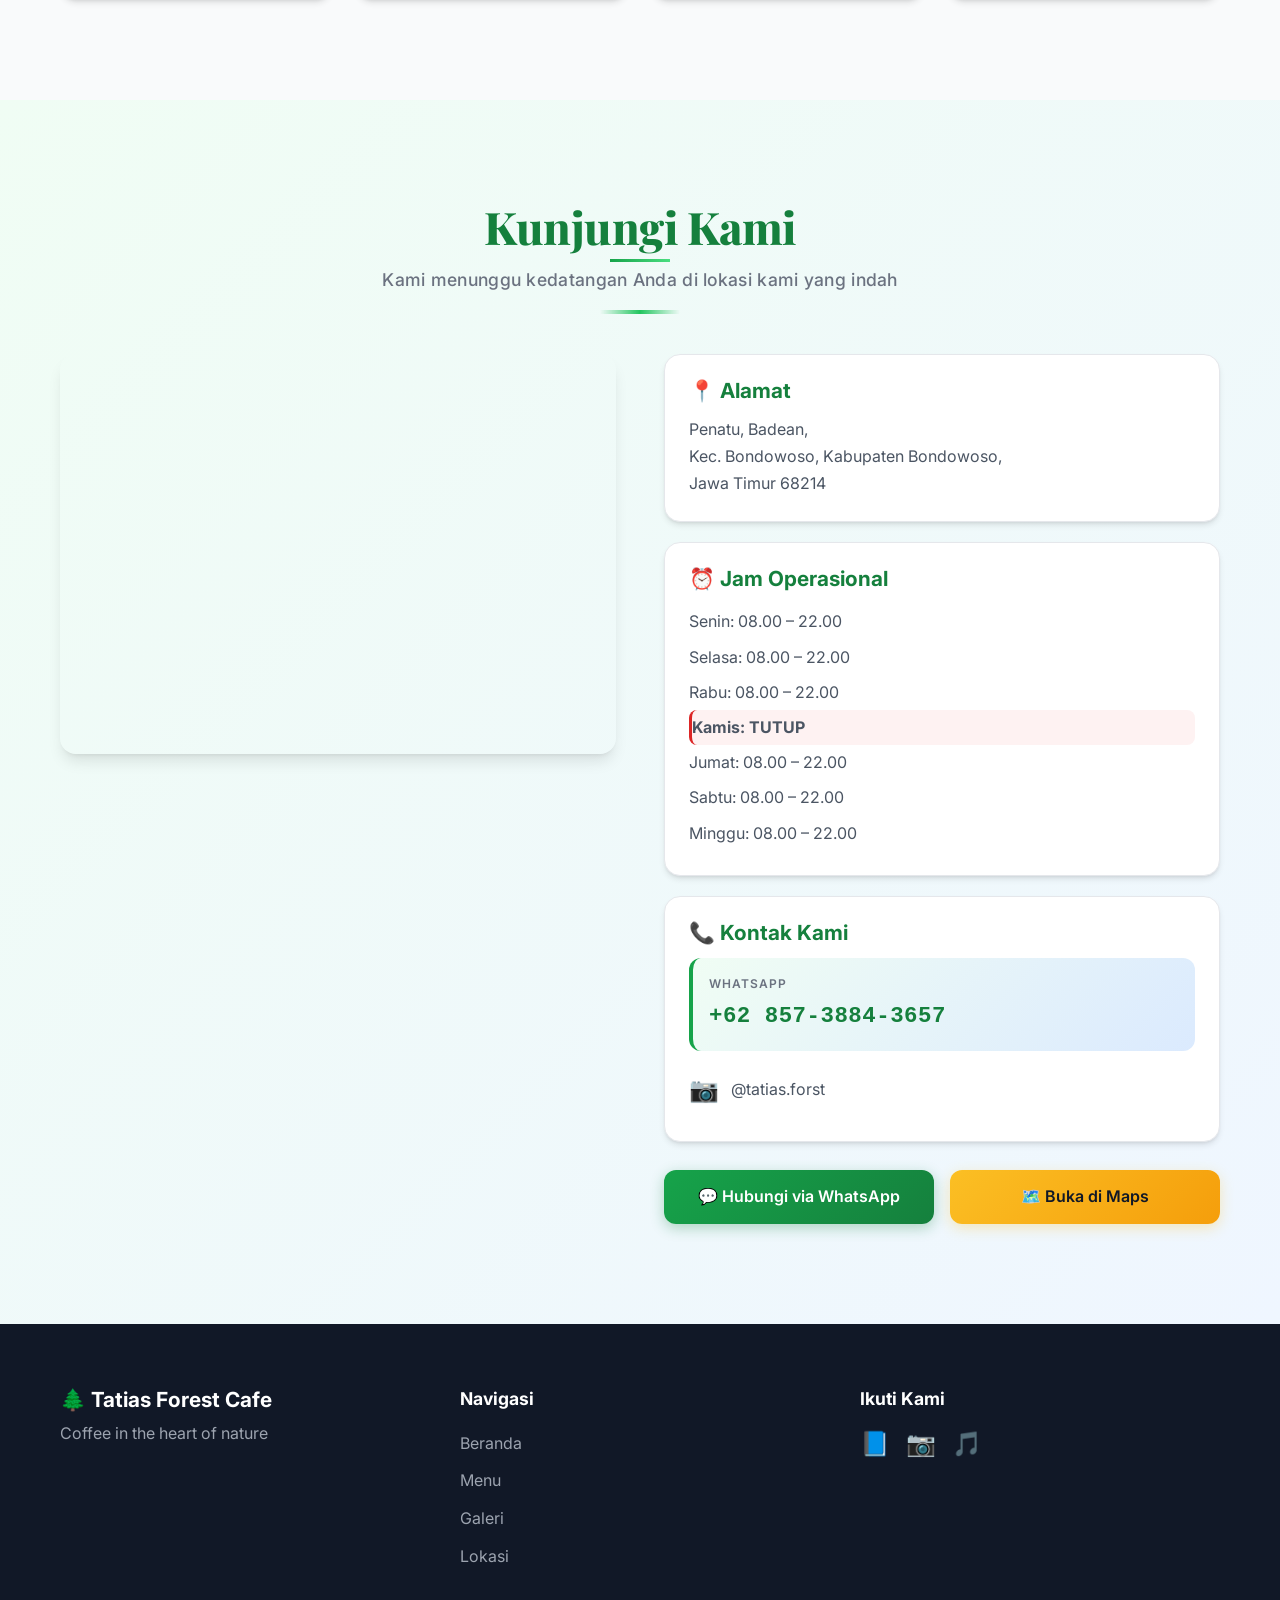
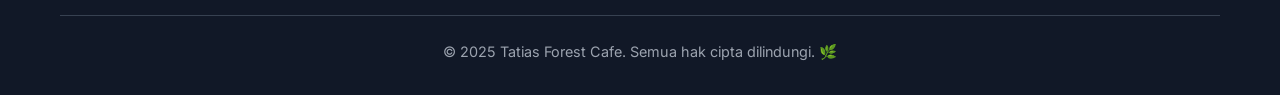
==== commit b7f3ee14: "perbarui" ====
--- a/index.html
+++ b/index.html
@@ -24,6 +24,13 @@
                 <li><a href="#lokasi">Lokasi</a></li>
             </ul>
 
+            <a href="https://wa.me/6285738843657?text=Halo%20Tatias%20Forest%20Cafe%21" target="_blank" class="nav-whatsapp" title="Chat WhatsApp">
+                <span class="wa-icon">💬</span>
+                <span class="wa-text">+62 857-3884-3657</span>
+            </a>
+            <button class="theme-toggle" id="theme-toggle" title="Toggle dark mode">
+                <span class="theme-icon">🌙</span>
+            </button>
             <button class="mobile-toggle" id="mobile-toggle">☰</button>
         </div>
         <div class="container">
@@ -42,11 +49,54 @@
         <div class="hero-content">
             <h1 class="animate-float">Ngopi di Tengah Tenangnya Hutan 🌿</h1>
             <p class="hero-subtitle">
-                Rasakan keindahan alam yang menenangkan sambil menikmati kopi terbaik kami. Tatias Forest Cafe adalah tempat sempurna untuk healing, nugas, atau sekadar bersantai bersama orang terkasih.
+                Tersembunyi di tengah hijaunya pepohonan Bondowoso, Tatias Forest Cafe menghadirkan pengalaman ngopi yang berbeda — sejuk, tenang, dan penuh keindahan alam. Tempat sempurna untuk melepas penat, healing bersama sahabat, atau sekadar menikmati senja sambil menyeruput kopi terbaik.
             </p>
             <div class="hero-buttons">
                 <a href="#menu" class="btn-primary">Lihat Menu</a>
                 <a href="#lokasi" class="btn-secondary">Rute Lokasi</a>
+            </div>
+        </div>
+    </section>
+
+    <!-- Tentang Kami -->
+    <section class="tentang-section">
+        <div class="container">
+            <div class="section-header fade-in">
+                <h2>Tentang Tatias Forest Cafe 🌲</h2>
+            </div>
+            <div class="tentang-content fade-in">
+                <div class="tentang-text">
+                    <p class="tentang-lead">
+                        Tatias Forest Cafe adalah destinasi kuliner unik yang berlokasi di kawasan asri <strong>Lapangan Perintis, Bondowoso, Jawa Timur</strong>. Didirikan pada <strong>Maret 2025</strong>, di pertengahan bulan Ramadan, cafe ini lahir dari semangat menghadirkan tempat nongkrong yang nyaman dan terjangkau bagi warga Bondowoso.
+                    </p>
+                    <p>
+                        Bayangkan menikmati secangkir kopi hangat di pagi hari dengan suara burung berkicau dan hembusan angin sejuk yang membelai wajah. Atau duduk bersantai di sore hari sambil menyaksikan cahaya matahari menembus celah-celah dedaunan — itulah keseharian di Tatias Forest Cafe.
+                    </p>
+                    <p>
+                        Kami menyajikan kopi pilihan dari biji-biji terbaik Nusantara, diolah oleh barista berpengalaman yang memahami seni meracik kopi. Selain kopi, kami juga menghadirkan beragam menu non-kopi, makanan ringan, dan camilan yang cocok menemani waktu bersantai Anda.
+                    </p>
+                    <p>
+                        Buka setiap hari <strong>kecuali Kamis</strong>, pukul 08.00 – 22.00, Tatias Forest Cafe siap menjadi pelarian sempurna dari rutinitas harian Anda. Entah untuk <em>me-time</em>, nongkrong bareng teman, kencan romantis, atau bahkan mengerjakan tugas dengan WiFi gratis — semua bisa Anda lakukan di sini dengan suasana yang tak terlupakan.
+                    </p>
+                </div>
+                <div class="tentang-highlights">
+                    <div class="highlight-item">
+                        <span class="highlight-number">🌳</span>
+                        <span class="highlight-label">Dikelilingi Alam Hijau</span>
+                    </div>
+                    <div class="highlight-item">
+                        <span class="highlight-number">☕</span>
+                        <span class="highlight-label">Kopi Nusantara Pilihan</span>
+                    </div>
+                    <div class="highlight-item">
+                        <span class="highlight-number">📶</span>
+                        <span class="highlight-label">WiFi Gratis & Colokan</span>
+                    </div>
+                    <div class="highlight-item">
+                        <span class="highlight-number">🌙</span>
+                        <span class="highlight-label">Buka 08.00 – 22.00</span>
+                    </div>
+                </div>
             </div>
         </div>
     </section>
@@ -86,28 +136,32 @@
             </div>
             <div class="menu-grid">
                 <div class="menu-card fade-in">
-                    <div class="menu-icon-box" style="background: linear-gradient(135deg, #fef3c7, #fde68a);">☕</div>
-                    <h3>Kopi Susu Gula Aren</h3>
-                    <p class="menu-desc">Kopi susu gula aren dengan creamy foam yang lezat</p>
-                    <p class="menu-price">Rp 25.000</p>
+                    <div class="menu-icon-box" style="background: linear-gradient(135deg, #dbeafe, #93c5fd);">🧊</div>
+                    <h3>Es Cafe Latte</h3>
+                    <p class="menu-desc">Espresso dingin dengan susu segar, best seller nomor satu!</p>
+                    <p class="menu-price">Rp 17.000</p>
+                    <span class="menu-badge">⭐ Best Seller</span>
                 </div>
                 <div class="menu-card fade-in">
-                    <div class="menu-icon-box" style="background: linear-gradient(135deg, #fce7f3, #fbcfe8);">🍓</div>
-                    <h3>Strawberry Latte</h3>
-                    <p class="menu-desc">Perpaduan latte hangat dengan aroma strawberry segar</p>
-                    <p class="menu-price">Rp 28.000</p>
+                    <div class="menu-icon-box" style="background: linear-gradient(135deg, #fef3c7, #fde68a);">✨</div>
+                    <h3>Magic</h3>
+                    <p class="menu-desc">Double ristretto dengan susu, rasa kopi yang kuat dan creamy</p>
+                    <p class="menu-price">Rp 14.000</p>
+                    <span class="menu-badge">⭐ Best Seller</span>
                 </div>
                 <div class="menu-card fade-in">
-                    <div class="menu-icon-box" style="background: linear-gradient(135deg, #dbeafe, #bfdbfe);">🧊</div>
-                    <h3>Es Kopi Pisang</h3>
-                    <p class="menu-desc">Kopi dingin dengan potongan pisang premium</p>
-                    <p class="menu-price">Rp 22.000</p>
+                    <div class="menu-icon-box" style="background: linear-gradient(135deg, #dcfce7, #86efac);">🥛</div>
+                    <h3>Cappuccino</h3>
+                    <p class="menu-desc">Kopi dengan susu hangat dan foam lembut, klasik dan nikmat</p>
+                    <p class="menu-price">Rp 15.000</p>
+                    <span class="menu-badge">⭐ Best Seller</span>
                 </div>
                 <div class="menu-card fade-in">
-                    <div class="menu-icon-box" style="background: linear-gradient(135deg, #fef9c3, #fde68a);">🥐</div>
-                    <h3>Matcha Latte</h3>
-                    <p class="menu-desc">Teh hijau matcha premium dengan susu yang creamy</p>
-                    <p class="menu-price">Rp 26.000</p>
+                    <div class="menu-icon-box" style="background: linear-gradient(135deg, #fce7f3, #fbcfe8);">☕</div>
+                    <h3>Americano</h3>
+                    <p class="menu-desc">Kopi hitam klasik yang segar, tersedia panas dan dingin</p>
+                    <p class="menu-price">Rp 8.000</p>
+                    <span class="menu-badge">⭐ Best Seller</span>
                 </div>
             </div>
             <div class="menu-cta fade-in">
@@ -124,25 +178,25 @@
                 <p>Jelajahi semua pilihan menu kami</p>
             </div>
 
-            <!-- Kopi -->
+            <!-- Coffee -->
             <div class="katalog-group fade-in">
                 <h3>☕ Kopi</h3>
                 <div class="katalog-grid">
                     <div class="katalog-item">
                         <div><h4>Espresso</h4><p class="item-desc">Kopi pekat murni</p></div>
-                        <span class="item-price">Rp 18.000</span>
-                    </div>
-                    <div class="katalog-item">
-                        <div><h4>Cappuccino</h4><p class="item-desc">Kopi dengan susu hangat</p></div>
-                        <span class="item-price">Rp 22.000</span>
+                        <span class="item-price">Rp 8.000</span>
+                    </div>
+                    <div class="katalog-item">
+                        <div><h4>Cafe Latte</h4><p class="item-desc">Espresso dengan steamed milk</p></div>
+                        <span class="item-price">Rp 15.000</span>
+                    </div>
+                    <div class="katalog-item">
+                        <div><h4>Cappuccino</h4><p class="item-desc">Kopi dengan susu hangat & foam</p></div>
+                        <span class="item-price">Rp 15.000</span>
                     </div>
                     <div class="katalog-item">
                         <div><h4>Americano</h4><p class="item-desc">Kopi hitam dengan air panas</p></div>
-                        <span class="item-price">Rp 20.000</span>
-                    </div>
-                    <div class="katalog-item">
-                        <div><h4>Flat White</h4><p class="item-desc">Kopi dengan micro foam susu</p></div>
-                        <span class="item-price">Rp 24.000</span>
+                        <span class="item-price">Rp 8.000</span>
                     </div>
                 </div>
             </div>
@@ -153,42 +207,42 @@
                 <div class="katalog-grid">
                     <div class="katalog-item">
                         <div><h4>Matcha Latte</h4><p class="item-desc">Teh hijau premium dengan susu</p></div>
-                        <span class="item-price">Rp 26.000</span>
-                    </div>
-                    <div class="katalog-item">
-                        <div><h4>Teh Herbal</h4><p class="item-desc">Teh alami menyegarkan</p></div>
-                        <span class="item-price">Rp 15.000</span>
-                    </div>
-                    <div class="katalog-item">
-                        <div><h4>Chocolate Latte</h4><p class="item-desc">Coklat hangat yang nikmat</p></div>
-                        <span class="item-price">Rp 23.000</span>
-                    </div>
-                    <div class="katalog-item">
-                        <div><h4>Jus Buah Segar</h4><p class="item-desc">Jus dari buah pilihan</p></div>
-                        <span class="item-price">Rp 20.000</span>
+                        <span class="item-price">Rp 12.000</span>
+                    </div>
+                    <div class="katalog-item">
+                        <div><h4>Chocolate</h4><p class="item-desc">Coklat hangat yang nikmat</p></div>
+                        <span class="item-price">Rp 12.000</span>
+                    </div>
+                    <div class="katalog-item">
+                        <div><h4>Thai Tea</h4><p class="item-desc">Teh thai khas yang segar</p></div>
+                        <span class="item-price">Rp 7.000</span>
+                    </div>
+                    <div class="katalog-item">
+                        <div><h4>Milky Shake</h4><p class="item-desc">Milkshake klasik lembut</p></div>
+                        <span class="item-price">Rp 10.000</span>
                     </div>
                 </div>
             </div>
 
             <!-- Makanan -->
             <div class="katalog-group fade-in">
-                <h3>🍰 Makanan & Cemilan</h3>
+                <h3>🍟 Snack & Makanan</h3>
                 <div class="katalog-grid">
                     <div class="katalog-item">
-                        <div><h4>Croissant Almond</h4><p class="item-desc">Pastry renyah dengan almond</p></div>
-                        <span class="item-price">Rp 18.000</span>
-                    </div>
-                    <div class="katalog-item">
-                        <div><h4>Sandwich Mozzarella</h4><p class="item-desc">Roti hangat dengan keju mozzarella</p></div>
-                        <span class="item-price">Rp 22.000</span>
-                    </div>
-                    <div class="katalog-item">
-                        <div><h4>Banana Bread</h4><p class="item-desc">Roti pisang lembut dan nikmat</p></div>
-                        <span class="item-price">Rp 19.000</span>
-                    </div>
-                    <div class="katalog-item">
-                        <div><h4>Brownie Coklat</h4><p class="item-desc">Brownies pekat dan lezat</p></div>
-                        <span class="item-price">Rp 16.000</span>
+                        <div><h4>Mie Bangladesh</h4><p class="item-desc">Mie goreng gaya Bangladesh</p></div>
+                        <span class="item-price">Rp 6.000</span>
+                    </div>
+                    <div class="katalog-item">
+                        <div><h4>Mix Platter</h4><p class="item-desc">Kombinasi berbagai snack</p></div>
+                        <span class="item-price">Rp 15.000</span>
+                    </div>
+                    <div class="katalog-item">
+                        <div><h4>Kentang</h4><p class="item-desc">Kentang goreng crispy</p></div>
+                        <span class="item-price">Rp 8.000</span>
+                    </div>
+                    <div class="katalog-item">
+                        <div><h4>Nugget</h4><p class="item-desc">Nugget ayam goreng renyah</p></div>
+                        <span class="item-price">Rp 10.000</span>
                     </div>
                 </div>
             </div>
@@ -297,32 +351,34 @@
                 <div class="lokasi-info fade-in">
                     <div class="info-card">
                         <h3>📍 Alamat</h3>
-                        <p>Jl. Hutan Tatias No. 123<br>Bandung, Jawa Barat<br>Indonesia</p>
+                        <p>Penatu, Badean,<br>Kec. Bondowoso, Kabupaten Bondowoso,<br>Jawa Timur 68214</p>
                     </div>
                     <div class="info-card">
                         <h3>⏰ Jam Operasional</h3>
-                        <p class="jam-item">Senin - Jumat: 08:00 - 18:00</p>
-                        <p class="jam-item">Sabtu - Minggu: 07:00 - 20:00</p>
-                        <p class="jam-warning">⚠️ Tutup pada hari libur nasional</p>
+                        <p class="jam-item">Senin: 08.00 – 22.00</p>
+                        <p class="jam-item">Selasa: 08.00 – 22.00</p>
+                        <p class="jam-item">Rabu: 08.00 – 22.00</p>
+                        <p class="jam-item jam-tutup">Kamis: <strong>TUTUP</strong></p>
+                        <p class="jam-item">Jumat: 08.00 – 22.00</p>
+                        <p class="jam-item">Sabtu: 08.00 – 22.00</p>
+                        <p class="jam-item">Minggu: 08.00 – 22.00</p>
                     </div>
                     <div class="info-card">
-                        <h3>📞 Kontak</h3>
-                        <a href="tel:+6281234567890" class="contact-link">
-                            <span class="link-icon">☎️</span>
-                            <span>+62 812-3456-7890</span>
+                        <h3>📞 Kontak Kami</h3>
+                        <div class="contact-number">
+                            <span class="number-label">WhatsApp</span>
+                            <a href="https://wa.me/6285738843657?text=Halo%20Tatias%20Forest%20Cafe%21" target="_blank" class="number-link">
+                                +62 857-3884-3657
+                            </a>
+                        </div>
+                        <a href="https://www.instagram.com/tatias.forst" target="_blank" class="contact-link">
+                            <span class="link-icon">📷</span>
+                            <span>@tatias.forst</span>
                         </a>
-                        <a href="https://wa.me/6281234567890" target="_blank" class="contact-link">
-                            <span class="link-icon">💬</span>
-                            <span>Chat WhatsApp</span>
-                        </a>
-                        <a href="mailto:hello@tatiasforest.cafe" class="contact-link">
-                            <span class="link-icon">✉️</span>
-                            <span>hello@tatiasforest.cafe</span>
-                        </a>
                     </div>
                     <div class="lokasi-cta">
-                        <a href="https://wa.me/6281234567890?text=Halo%20Tatias%20Forest%20Cafe%2C%20saya%20ingin%20menanyakan%20ketersediaan%20tempat" target="_blank" class="btn-primary">💬 Chat WhatsApp</a>
-                        <a href="https://www.google.com/maps/search/Jl.+Hutan+Tatias+No.+123+Bandung" target="_blank" class="btn-secondary">🗺️ Rute Google Maps</a>
+                        <a href="https://wa.me/6285738843657?text=Halo%20Tatias%20Forest%20Cafe%2C%20saya%20ingin%20menanyakan%20ketersediaan%20tempat" target="_blank" class="btn-primary">💬 Hubungi via WhatsApp</a>
+                        <a href="https://www.google.com/maps/search/3RG8+MFR+Penatu+Badean+Bondowoso+Jawa+Timur+68214" target="_blank" class="btn-secondary">🗺️ Buka di Maps</a>
                     </div>
                 </div>
             </div>
@@ -335,7 +391,7 @@
             <div class="footer-grid">
                 <div class="footer-brand">
                     <h3>🌲 Tatias Forest Cafe</h3>
-                    <p>Ngopi di tengah tenangnya hutan</p>
+                    <p>Coffee in the heart of nature</p>
                 </div>
                 <div>
                     <h4>Navigasi</h4>
@@ -350,7 +406,7 @@
                     <h4>Ikuti Kami</h4>
                     <div class="footer-social">
                         <a href="#">📘</a>
-                        <a href="#">📷</a>
+                        <a href="https://www.instagram.com/tatias.forst" target="_blank" title="Instagram Tatias Forest Cafe">📷</a>
                         <a href="#">🎵</a>
                     </div>
                 </div>
@@ -362,5 +418,35 @@
     </footer>
 
     <script src="js/script.js"></script>
+    <script>
+        // Theme Toggle
+        const themeToggle = document.getElementById('theme-toggle');
+        const html = document.documentElement;
+        const icon = themeToggle.querySelector('.theme-icon');
+        
+        // Check saved theme or system preference
+        const savedTheme = localStorage.getItem('theme') || 'light';
+        if (savedTheme === 'dark') {
+            html.classList.add('dark-mode');
+            icon.textContent = '☀️';
+        } else {
+            html.classList.add('light-mode');
+            icon.textContent = '🌙';
+        }
+        
+        themeToggle.addEventListener('click', () => {
+            if (html.classList.contains('dark-mode')) {
+                html.classList.remove('dark-mode');
+                html.classList.add('light-mode');
+                localStorage.setItem('theme', 'light');
+                icon.textContent = '🌙';
+            } else {
+                html.classList.remove('light-mode');
+                html.classList.add('dark-mode');
+                localStorage.setItem('theme', 'dark');
+                icon.textContent = '☀️';
+            }
+        });
+    </script>
 </body>
-</html>
+</html>
--- a/css/style.css
+++ b/css/style.css
@@ -36,6 +36,7 @@
     --shadow-md: 0 4px 6px -1px rgba(0,0,0,0.1), 0 2px 4px -2px rgba(0,0,0,0.1);
     --shadow-lg: 0 10px 15px -3px rgba(0,0,0,0.1), 0 4px 6px -4px rgba(0,0,0,0.1);
     --shadow-xl: 0 20px 25px -5px rgba(0,0,0,0.1), 0 8px 10px -6px rgba(0,0,0,0.1);
+    --shadow-2xl: 0 25px 50px -12px rgba(0,0,0,0.25);
 
     --radius-md: 8px;
     --radius-lg: 12px;
@@ -43,6 +44,45 @@
     --radius-full: 9999px;
 
     --transition: all 0.3s ease;
+    --transition-smooth: all 0.4s cubic-bezier(0.4, 0, 0.2, 1);
+    
+    /* Light mode colors */
+    --bg-primary: #ffffff;
+    --bg-secondary: #f9fafb;
+    --text-primary: #111827;
+    --text-secondary: #6b7280;
+    --border-color: #e5e7eb;
+    --card-bg: #ffffff;
+}
+
+/* Dark mode */
+@media (prefers-color-scheme: dark) {
+    :root {
+        --bg-primary: #0f172a;
+        --bg-secondary: #1e293b;
+        --text-primary: #f1f5f9;
+        --text-secondary: #cbd5e1;
+        --border-color: #334155;
+        --card-bg: #1e293b;
+    }
+}
+
+html.dark-mode {
+    --bg-primary: #0f172a;
+    --bg-secondary: #1e293b;
+    --text-primary: #f1f5f9;
+    --text-secondary: #cbd5e1;
+    --border-color: #334155;
+    --card-bg: #1e293b;
+}
+
+html.light-mode {
+    --bg-primary: #ffffff;
+    --bg-secondary: #f9fafb;
+    --text-primary: #111827;
+    --text-secondary: #6b7280;
+    --border-color: #e5e7eb;
+    --card-bg: #ffffff;
 }
 
 /* ===== RESET & BASE ===== */
@@ -58,10 +98,11 @@
 
 body {
     font-family: 'Inter', system-ui, -apple-system, sans-serif;
-    color: var(--gray-900);
-    background: #ffffff;
+    color: var(--text-primary);
+    background: var(--bg-primary);
     line-height: 1.6;
     overflow-x: hidden;
+    transition: background 0.3s ease, color 0.3s ease;
 }
 
 h1, h2, h3, h4, h5, h6 {
@@ -93,12 +134,48 @@
 .section-header {
     text-align: center;
     margin-bottom: 60px;
+    position: relative;
+}
+
+.section-header::after {
+    content: '';
+    position: absolute;
+    bottom: -20px;
+    left: 50%;
+    width: 80px;
+    height: 4px;
+    background: linear-gradient(90deg, transparent, var(--green-500), transparent);
+    transform: translateX(-50%) scaleX(0);
+    transition: transform 0.8s cubic-bezier(0.4, 0, 0.2, 1);
+}
+
+.section-header.visible::after {
+    transform: translateX(-50%) scaleX(1);
 }
 
 .section-header h2 {
     font-size: 2.8rem;
     color: var(--green-700);
     margin-bottom: 12px;
+    font-weight: 800;
+    letter-spacing: -0.5px;
+    position: relative;
+}
+
+.section-header h2::after {
+    content: '';
+    position: absolute;
+    bottom: -8px;
+    left: 50%;
+    width: 0;
+    height: 3px;
+    background: linear-gradient(90deg, var(--green-600), var(--green-400));
+    transform: translateX(-50%);
+    transition: width 0.8s cubic-bezier(0.4, 0, 0.2, 1);
+}
+
+.section-header.visible h2::after {
+    width: 60px;
 }
 
 .section-header p {
@@ -106,6 +183,8 @@
     color: var(--gray-500);
     max-width: 600px;
     margin: 0 auto;
+    font-weight: 500;
+    letter-spacing: 0.3px;
 }
 
 /* ===== NAVBAR ===== */
@@ -113,11 +192,13 @@
     position: sticky;
     top: 0;
     z-index: 100;
-    background: rgba(255, 255, 255, 0.92);
+    background: rgba(var(--bg-primary-rgb), 0.92);
     backdrop-filter: blur(16px);
     -webkit-backdrop-filter: blur(16px);
     box-shadow: var(--shadow-md);
     padding: 16px 0;
+    transition: var(--transition);
+    border-bottom: 1px solid var(--border-color);
 }
 
 .navbar .container {
@@ -147,6 +228,52 @@
     display: flex;
     gap: 32px;
     align-items: center;
+}
+
+.nav-whatsapp {
+    display: flex;
+    align-items: center;
+    gap: 8px;
+    padding: 10px 16px;
+    background: linear-gradient(135deg, #25d366 0%, #20ba58 100%);
+    color: white;
+    border-radius: var(--radius-full);
+    font-size: 0.9rem;
+    font-weight: 600;
+    transition: var(--transition);
+    text-decoration: none;
+    box-shadow: 0 2px 8px rgba(37, 211, 102, 0.3);
+}
+
+.nav-whatsapp:hover {
+    transform: translateY(-2px);
+    box-shadow: 0 4px 12px rgba(37, 211, 102, 0.4);
+}
+
+.nav-whatsapp .wa-icon {
+    font-size: 1.1rem;
+}
+
+.nav-whatsapp .wa-text {
+    letter-spacing: 0.5px;
+}
+
+.theme-toggle {
+    background: none;
+    border: none;
+    font-size: 1.3rem;
+    cursor: pointer;
+    padding: 8px 12px;
+    transition: var(--transition);
+    border-radius: var(--radius-full);
+}
+
+.theme-toggle:hover {
+    background: var(--bg-secondary);
+}
+
+.theme-toggle .theme-icon {
+    display: block;
 }
 
 .nav-links a {
@@ -215,39 +342,61 @@
 .btn-primary {
     display: inline-block;
     padding: 14px 32px;
-    background: var(--green-700);
+    background: linear-gradient(135deg, var(--green-600) 0%, var(--green-700) 100%);
     color: #fff;
     border-radius: var(--radius-lg);
     font-weight: 600;
     font-size: 1rem;
-    transition: var(--transition);
+    transition: var(--transition-smooth);
     box-shadow: 0 4px 14px rgba(21, 128, 61, 0.3);
     border: none;
     cursor: pointer;
+    position: relative;
+    overflow: hidden;
+}
+
+.btn-primary::before {
+    content: '';
+    position: absolute;
+    top: 50%;
+    left: 50%;
+    width: 0;
+    height: 0;
+    background: rgba(255, 255, 255, 0.2);
+    border-radius: 50%;
+    transform: translate(-50%, -50%);
+    transition: width 0.6s, height 0.6s;
+}
+
+.btn-primary:hover::before {
+    width: 300px;
+    height: 300px;
 }
 
 .btn-primary:hover {
-    background: var(--green-800);
-    transform: translateY(-2px);
-    box-shadow: 0 6px 20px rgba(21, 128, 61, 0.4);
+    background: linear-gradient(135deg, var(--green-700) 0%, var(--green-800) 100%);
+    transform: translateY(-3px);
+    box-shadow: 0 8px 24px rgba(21, 128, 61, 0.4);
 }
 
 .btn-secondary {
     display: inline-block;
     padding: 14px 32px;
-    background: var(--amber-400);
+    background: linear-gradient(135deg, var(--amber-400) 0%, var(--amber-500) 100%);
     color: var(--gray-900);
     border-radius: var(--radius-lg);
     font-weight: 600;
     font-size: 1rem;
-    transition: var(--transition);
+    transition: var(--transition-smooth);
     border: none;
     cursor: pointer;
+    box-shadow: 0 4px 14px rgba(251, 191, 36, 0.3);
 }
 
 .btn-secondary:hover {
-    background: var(--amber-500);
-    transform: translateY(-2px);
+    background: linear-gradient(135deg, var(--amber-500) 0%, var(--amber-600) 100%);
+    transform: translateY(-3px);
+    box-shadow: 0 8px 24px rgba(251, 191, 36, 0.4);
 }
 
 .btn-back {
@@ -272,40 +421,36 @@
     align-items: center;
     justify-content: center;
     overflow: hidden;
-    background: linear-gradient(135deg, #14532d 0%, #166534 40%, #15803d 100%);
+    background: linear-gradient(135deg, #14532d 0%, #166534 30%, #1e7e34 60%, #228b22 100%);
+}
+
+.hero::after {
+    content: '';
+    position: absolute;
+    inset: 0;
+    background: 
+        radial-gradient(circle at 20% 30%, rgba(34, 197, 94, 0.25) 0%, transparent 35%),
+        radial-gradient(circle at 80% 70%, rgba(22, 163, 74, 0.15) 0%, transparent 40%),
+        radial-gradient(circle at 50% 50%, rgba(74, 222, 128, 0.1) 0%, transparent 45%);
+    animation: pulseGlow 8s ease-in-out infinite;
+    z-index: 1;
+}
+
+@keyframes pulseGlow {
+    0%, 100% { opacity: 0.8; }
+    50% { opacity: 1.2; }
 }
 
 .hero-bg {
     position: absolute;
     inset: 0;
-    background: linear-gradient(to right, rgba(0,0,0,0.55), rgba(0,0,0,0.25));
+    background: linear-gradient(to right, rgba(0,0,0,0.6), rgba(0,0,0,0.3));
     z-index: 1;
 }
 
-/* Animated forest particles */
-.hero::before {
-    content: '';
-    position: absolute;
-    top: -50%;
-    left: -50%;
-    width: 200%;
-    height: 200%;
-    background: radial-gradient(circle at 20% 30%, rgba(34,197,94,0.15) 0%, transparent 50%),
-                radial-gradient(circle at 80% 70%, rgba(22,163,74,0.1) 0%, transparent 50%),
-                radial-gradient(circle at 50% 50%, rgba(74,222,128,0.08) 0%, transparent 40%);
-    animation: heroFloat 20s ease-in-out infinite;
-    z-index: 0;
-}
-
-@keyframes heroFloat {
-    0%, 100% { transform: translate(0, 0) rotate(0deg); }
-    33% { transform: translate(30px, -20px) rotate(1deg); }
-    66% { transform: translate(-20px, 15px) rotate(-1deg); }
-}
-
 .hero-content {
     position: relative;
-    z-index: 2;
+    z-index: 3;
     text-align: center;
     color: #fff;
     max-width: 800px;
@@ -313,20 +458,25 @@
 }
 
 .hero-content h1 {
-    font-size: 3.8rem;
+    font-size: 4.2rem;
     font-weight: 800;
     margin-bottom: 20px;
-    animation: fadeInUp 1s ease forwards;
+    line-height: 1.2;
+    animation: slideInDown 1s ease-out forwards;
     opacity: 0;
+    text-shadow: 0 8px 32px rgba(0, 0, 0, 0.3);
+    letter-spacing: -0.5px;
 }
 
 .hero-content .hero-subtitle {
-    font-size: 1.3rem;
+    font-size: 1.35rem;
     font-weight: 300;
     line-height: 1.8;
-    margin-bottom: 36px;
+    margin-bottom: 40px;
     opacity: 0;
     animation: fadeInUp 1s ease 0.3s forwards;
+    text-shadow: 0 4px 16px rgba(0, 0, 0, 0.2);
+    letter-spacing: 0.3px;
 }
 
 .hero-buttons {
@@ -338,30 +488,171 @@
     animation: fadeInUp 1s ease 0.6s forwards;
 }
 
+@keyframes slideInDown {
+    from { 
+        opacity: 0; 
+        transform: translateY(-50px) scale(0.95); 
+    }
+    to { 
+        opacity: 1; 
+        transform: translateY(0) scale(1); 
+    }
+}
+
 @keyframes fadeInUp {
-    from { opacity: 0; transform: translateY(30px); }
-    to { opacity: 1; transform: translateY(0); }
+    from { 
+        opacity: 0; 
+        transform: translateY(40px); 
+    }
+    to { 
+        opacity: 1; 
+        transform: translateY(0); 
+    }
 }
 
 @keyframes float {
     0%, 100% { transform: translateY(0); }
-    50% { transform: translateY(-10px); }
+    50% { transform: translateY(-12px); }
 }
 
 .animate-float {
-    animation: float 3s ease-in-out infinite;
+    animation: float 4s ease-in-out infinite;
+}
+
+/* ===== TENTANG SECTION ===== */
+.tentang-section {
+    padding: 100px 0;
+    background: linear-gradient(135deg, #ffffff 0%, #f8fafb 100%);
+}
+
+.tentang-content {
+    display: grid;
+    grid-template-columns: 1.5fr 1fr;
+    gap: 48px;
+    align-items: start;
+}
+
+.tentang-text p {
+    color: var(--gray-600);
+    font-size: 1rem;
+    line-height: 1.95;
+    margin-bottom: 20px;
+}
+
+.tentang-text .tentang-lead {
+    font-size: 1.15rem;
+    color: var(--gray-700);
+    font-weight: 500;
+    line-height: 1.9;
+    border-left: 4px solid var(--green-500);
+    padding-left: 24px;
+    margin-bottom: 24px;
+    transition: var(--transition-smooth);
+}
+
+.tentang-text .tentang-lead:hover {
+    border-color: var(--green-600);
+    color: var(--green-700);
+}
+
+.tentang-text .tentang-lead strong {
+    color: var(--green-700);
+    font-weight: 700;
+}
+
+.tentang-text em {
+    font-style: italic;
+    color: var(--green-700);
+    font-weight: 600;
+}
+
+.tentang-highlights {
+    display: grid;
+    grid-template-columns: 1fr 1fr;
+    gap: 20px;
+}
+
+.highlight-item {
+    background: linear-gradient(135deg, var(--green-50) 0%, #ecfdf5 100%);
+    border-radius: var(--radius-xl);
+    padding: 32px 24px;
+    text-align: center;
+    box-shadow: var(--shadow-md);
+    transition: var(--transition-smooth);
+    border: 1px solid var(--green-100);
+    position: relative;
+    overflow: hidden;
+}
+
+.highlight-item::before {
+    content: '';
+    position: absolute;
+    top: 0;
+    left: -100%;
+    width: 100%;
+    height: 100%;
+    background: linear-gradient(90deg, transparent, rgba(255, 255, 255, 0.4), transparent);
+    transition: left 0.8s ease;
+}
+
+.highlight-item:hover::before {
+    left: 100%;
+}
+
+.highlight-item:hover {
+    transform: translateY(-8px);
+    box-shadow: var(--shadow-2xl);
+    border-color: var(--green-300);
+}
+
+.highlight-item .highlight-number {
+    font-size: 2.8rem;
+    display: block;
+    margin-bottom: 16px;
+    transition: transform 0.6s cubic-bezier(0.4, 0, 0.2, 1);
+    position: relative;
+    z-index: 1;
+}
+
+.highlight-item:hover .highlight-number {
+    transform: scale(1.2) rotate(5deg);
+}
+
+.highlight-item .highlight-label {
+    font-size: 0.95rem;
+    font-weight: 700;
+    color: var(--green-700);
+    font-family: 'Inter', sans-serif;
+    position: relative;
+    z-index: 1;
 }
 
 /* ===== KENAPA SECTION ===== */
 .kenapa-section {
     padding: 100px 0;
-    background: linear-gradient(135deg, var(--green-50) 0%, #fff 100%);
+    background: linear-gradient(135deg, var(--green-50) 0%, #f0fdf4 50%, #e0f2fe 100%);
+    position: relative;
+    overflow: hidden;
+}
+
+.kenapa-section::before {
+    content: '';
+    position: absolute;
+    top: -50%;
+    right: -20%;
+    width: 600px;
+    height: 600px;
+    background: radial-gradient(circle, rgba(34, 197, 94, 0.08) 0%, transparent 70%);
+    border-radius: 50%;
+    z-index: 0;
 }
 
 .kenapa-grid {
     display: grid;
     grid-template-columns: repeat(3, 1fr);
     gap: 32px;
+    position: relative;
+    z-index: 1;
 }
 
 .kenapa-card {
@@ -370,18 +661,44 @@
     padding: 40px 32px;
     box-shadow: var(--shadow-md);
     text-align: center;
-    transition: var(--transition);
+    transition: var(--transition-smooth);
+    position: relative;
+    overflow: hidden;
+    border: 1px solid rgba(34, 197, 94, 0.1);
+}
+
+.kenapa-card::before {
+    content: '';
+    position: absolute;
+    top: 0;
+    left: 0;
+    right: 0;
+    height: 4px;
+    background: linear-gradient(90deg, var(--green-600), var(--green-400));
+    transform: scaleX(0);
+    transform-origin: left;
+    transition: transform 0.6s cubic-bezier(0.4, 0, 0.2, 1);
+}
+
+.kenapa-card:hover::before {
+    transform: scaleX(1);
 }
 
 .kenapa-card:hover {
-    transform: translateY(-8px);
-    box-shadow: var(--shadow-xl);
+    transform: translateY(-10px);
+    box-shadow: var(--shadow-2xl);
+    border-color: var(--green-200);
 }
 
 .kenapa-card .icon {
-    font-size: 3.2rem;
-    margin-bottom: 16px;
+    font-size: 3.5rem;
+    margin-bottom: 20px;
     display: block;
+    transition: transform 0.6s cubic-bezier(0.4, 0, 0.2, 1);
+}
+
+.kenapa-card:hover .icon {
+    transform: scale(1.15) rotate(5deg);
 }
 
 .kenapa-card h3 {
@@ -400,7 +717,8 @@
 /* ===== MENU SECTION ===== */
 .menu-section {
     padding: 100px 0;
-    background: #fff;
+    background: linear-gradient(135deg, #ffffff 0%, #f9fafb 100%);
+    position: relative;
 }
 
 .menu-grid {
@@ -415,14 +733,30 @@
     padding: 28px;
     box-shadow: var(--shadow-md);
     text-align: center;
-    transition: var(--transition);
+    transition: var(--transition-smooth);
     cursor: pointer;
     overflow: hidden;
+    position: relative;
+    border: 1px solid rgba(34, 197, 94, 0.05);
+}
+
+.menu-card::after {
+    content: '';
+    position: absolute;
+    inset: 0;
+    background: linear-gradient(135deg, rgba(34, 197, 94, 0) 0%, rgba(34, 197, 94, 0.1) 100%);
+    opacity: 0;
+    transition: opacity 0.4s ease;
 }
 
 .menu-card:hover {
-    transform: translateY(-8px);
-    box-shadow: var(--shadow-xl);
+    transform: translateY(-12px) scale(1.02);
+    box-shadow: var(--shadow-2xl);
+    border-color: var(--green-200);
+}
+
+.menu-card:hover::after {
+    opacity: 1;
 }
 
 .menu-card .menu-icon-box {
@@ -434,25 +768,66 @@
     justify-content: center;
     font-size: 3.5rem;
     margin-bottom: 16px;
+    transition: transform 0.6s cubic-bezier(0.4, 0, 0.2, 1);
+    position: relative;
+    z-index: 1;
+}
+
+.menu-card:hover .menu-icon-box {
+    transform: scale(1.1);
 }
 
 .menu-card h3 {
-    font-size: 1.2rem;
+    font-size: 1.25rem;
     font-weight: 700;
     margin-bottom: 8px;
+    position: relative;
+    z-index: 1;
 }
 
 .menu-card .menu-desc {
     color: var(--gray-500);
     font-size: 0.85rem;
     margin-bottom: 16px;
+    position: relative;
+    z-index: 1;
 }
 
 .menu-card .menu-price {
-    font-size: 1.5rem;
-    font-weight: 700;
-    color: var(--green-700);
+    font-size: 1.6rem;
+    font-weight: 800;
+    background: linear-gradient(135deg, var(--green-600), var(--green-500));
+    -webkit-background-clip: text;
+    -webkit-text-fill-color: transparent;
+    background-clip: text;
     font-family: 'Inter', sans-serif;
+    position: relative;
+    z-index: 1;
+}
+
+.menu-badge {
+    display: inline-block;
+    margin-top: 10px;
+    padding: 6px 16px;
+    background: linear-gradient(135deg, #fef3c7, #fde68a);
+    color: #92400e;
+    font-size: 0.75rem;
+    font-weight: 800;
+    border-radius: var(--radius-full);
+    font-family: 'Inter', sans-serif;
+    letter-spacing: 0.5px;
+    box-shadow: 0 2px 8px rgba(251, 191, 36, 0.2);
+    position: relative;
+    z-index: 1;
+}
+
+.jam-tutup {
+    color: #dc2626;
+    font-weight: 700;
+    background: #fef2f2;
+    padding: 4px 8px;
+    border-radius: var(--radius-md);
+    border-left: 3px solid #dc2626;
 }
 
 .menu-cta {
@@ -536,6 +911,15 @@
     border-radius: var(--radius-xl);
     overflow: hidden;
     cursor: pointer;
+    box-shadow: var(--shadow-lg);
+    transition: var(--transition-smooth);
+    border: 2px solid rgba(255, 255, 255, 0);
+}
+
+.gallery-item:hover {
+    box-shadow: var(--shadow-2xl);
+    border-color: rgba(34, 197, 94, 0.3);
+    transform: translateY(-8px);
 }
 
 .gallery-item .gallery-bg {
@@ -545,32 +929,36 @@
     align-items: center;
     justify-content: center;
     font-size: 4.5rem;
-    transition: transform 0.5s ease;
+    transition: transform 0.6s cubic-bezier(0.4, 0, 0.2, 1);
+    position: relative;
 }
 
 .gallery-item:hover .gallery-bg {
-    transform: scale(1.1);
+    transform: scale(1.15) rotate(2deg);
 }
 
 .gallery-overlay {
     position: absolute;
     inset: 0;
-    background: rgba(0,0,0,0.45);
+    background: linear-gradient(135deg, rgba(0,0,0,0.5) 0%, rgba(0,0,0,0.3) 100%);
     display: flex;
     align-items: center;
     justify-content: center;
     opacity: 0;
-    transition: opacity 0.3s ease;
+    transition: opacity 0.4s ease;
+    backdrop-filter: blur(0px);
 }
 
 .gallery-item:hover .gallery-overlay {
     opacity: 1;
+    backdrop-filter: blur(4px);
 }
 
 .gallery-overlay p {
     color: #fff;
-    font-size: 1.1rem;
-    font-weight: 700;
+    font-size: 1.15rem;
+    font-weight: 700;
+    letter-spacing: 0.5px;
 }
 
 /* ===== FASILITAS SECTION ===== */
@@ -592,12 +980,32 @@
     padding: 32px 24px;
     text-align: center;
     box-shadow: var(--shadow-md);
-    transition: var(--transition);
+    transition: var(--transition-smooth);
+    position: relative;
+    overflow: hidden;
+    border: 1px solid rgba(34, 197, 94, 0.05);
+}
+
+.fasilitas-card::before {
+    content: '';
+    position: absolute;
+    top: -50%;
+    right: -50%;
+    width: 200%;
+    height: 200%;
+    background: radial-gradient(circle, rgba(34, 197, 94, 0.1) 0%, transparent 70%);
+    transition: transform 0.6s cubic-bezier(0.4, 0, 0.2, 1);
+    transform: translate(50%, 50%);
+}
+
+.fasilitas-card:hover::before {
+    transform: translate(0, 0);
 }
 
 .fasilitas-card:hover {
-    transform: translateY(-6px);
-    box-shadow: var(--shadow-xl);
+    transform: translateY(-10px);
+    box-shadow: var(--shadow-2xl);
+    border-color: var(--green-200);
 }
 
 .fasilitas-card .ficon {
@@ -651,10 +1059,12 @@
 }
 
 .info-card {
-    background: #fff;
+    background: var(--card-bg);
     border-radius: var(--radius-xl);
     padding: 24px;
     box-shadow: var(--shadow-md);
+    border: 1px solid var(--border-color);
+    transition: var(--transition);
 }
 
 .info-card h3 {
@@ -685,6 +1095,40 @@
 
 .info-card .contact-link .link-icon {
     font-size: 1.5rem;
+}
+
+.contact-number {
+    padding: 16px;
+    background: linear-gradient(135deg, #f0fdf4 0%, #dbeafe 100%);
+    border-left: 4px solid var(--green-600);
+    border-radius: var(--radius-lg);
+    margin-bottom: 12px;
+}
+
+.contact-number .number-label {
+    display: block;
+    font-size: 0.75rem;
+    color: var(--gray-500);
+    text-transform: uppercase;
+    letter-spacing: 1px;
+    margin-bottom: 6px;
+    font-weight: 600;
+}
+
+.contact-number .number-link {
+    display: block;
+    font-size: 1.4rem;
+    font-weight: 700;
+    color: var(--green-700);
+    transition: var(--transition);
+    text-decoration: none;
+    font-family: 'Monaco', 'Courier New', monospace;
+    letter-spacing: 0.5px;
+}
+
+.contact-number .number-link:hover {
+    color: var(--green-600);
+    text-shadow: 0 0 8px rgba(37, 211, 102, 0.2);
 }
 
 .lokasi-cta {
@@ -801,7 +1245,31 @@
 
 /* ===== MENU PAGE CARDS ===== */
 .menu-page-section {
-    padding: 80px 0;
+    padding: 40px 0;
+}
+
+.menu-scroll-container {
+    max-height: 800px;
+    overflow-y: auto;
+    padding-right: 12px;
+}
+
+.menu-scroll-container::-webkit-scrollbar {
+    width: 8px;
+}
+
+.menu-scroll-container::-webkit-scrollbar-track {
+    background: var(--gray-100);
+    border-radius: var(--radius-full);
+}
+
+.menu-scroll-container::-webkit-scrollbar-thumb {
+    background: var(--green-500);
+    border-radius: var(--radius-full);
+}
+
+.menu-scroll-container::-webkit-scrollbar-thumb:hover {
+    background: var(--green-600);
 }
 
 .menu-category {
@@ -836,11 +1304,12 @@
 }
 
 .menu-page-card {
-    background: #fff;
+    background: var(--card-bg);
     border-radius: var(--radius-xl);
     padding: 24px;
     box-shadow: var(--shadow-md);
     transition: var(--transition);
+    border: 1px solid var(--border-color);
 }
 
 .menu-page-card:hover {
@@ -929,13 +1398,34 @@
 /* ===== SCROLL ANIMATIONS ===== */
 .fade-in {
     opacity: 0;
-    transform: translateY(30px);
-    transition: opacity 0.8s ease, transform 0.8s ease;
+    transform: translateY(40px);
+    transition: opacity 1s cubic-bezier(0.4, 0, 0.2, 1), transform 1s cubic-bezier(0.4, 0, 0.2, 1);
 }
 
 .fade-in.visible {
     opacity: 1;
     transform: translateY(0);
+}
+
+/* Staggered animation for multiple fade-in elements */
+.fade-in:nth-child(1).visible { animation: staggerFadeIn 0.6s ease-out forwards; }
+.fade-in:nth-child(2).visible { animation: staggerFadeIn 0.6s ease-out 0.1s forwards; }
+.fade-in:nth-child(3).visible { animation: staggerFadeIn 0.6s ease-out 0.2s forwards; }
+.fade-in:nth-child(4).visible { animation: staggerFadeIn 0.6s ease-out 0.3s forwards; }
+.fade-in:nth-child(5).visible { animation: staggerFadeIn 0.6s ease-out 0.4s forwards; }
+.fade-in:nth-child(6).visible { animation: staggerFadeIn 0.6s ease-out 0.5s forwards; }
+.fade-in:nth-child(7).visible { animation: staggerFadeIn 0.6s ease-out 0.6s forwards; }
+.fade-in:nth-child(8).visible { animation: staggerFadeIn 0.6s ease-out 0.7s forwards; }
+
+@keyframes staggerFadeIn {
+    from {
+        opacity: 0;
+        transform: translateY(40px);
+    }
+    to {
+        opacity: 1;
+        transform: translateY(0);
+    }
 }
 
 /* ===== RESPONSIVE ===== */
@@ -943,10 +1433,12 @@
     .menu-grid { grid-template-columns: repeat(2, 1fr); }
     .fasilitas-grid { grid-template-columns: repeat(2, 1fr); }
     .gallery-page-grid { grid-template-columns: repeat(3, 1fr); }
+    .tentang-content { grid-template-columns: 1fr; }
 }
 
 @media (max-width: 768px) {
     .nav-links { display: none; }
+    .nav-whatsapp { display: none; }
     .mobile-toggle { display: block; }
 
     .hero-content h1 { font-size: 2.4rem; }
